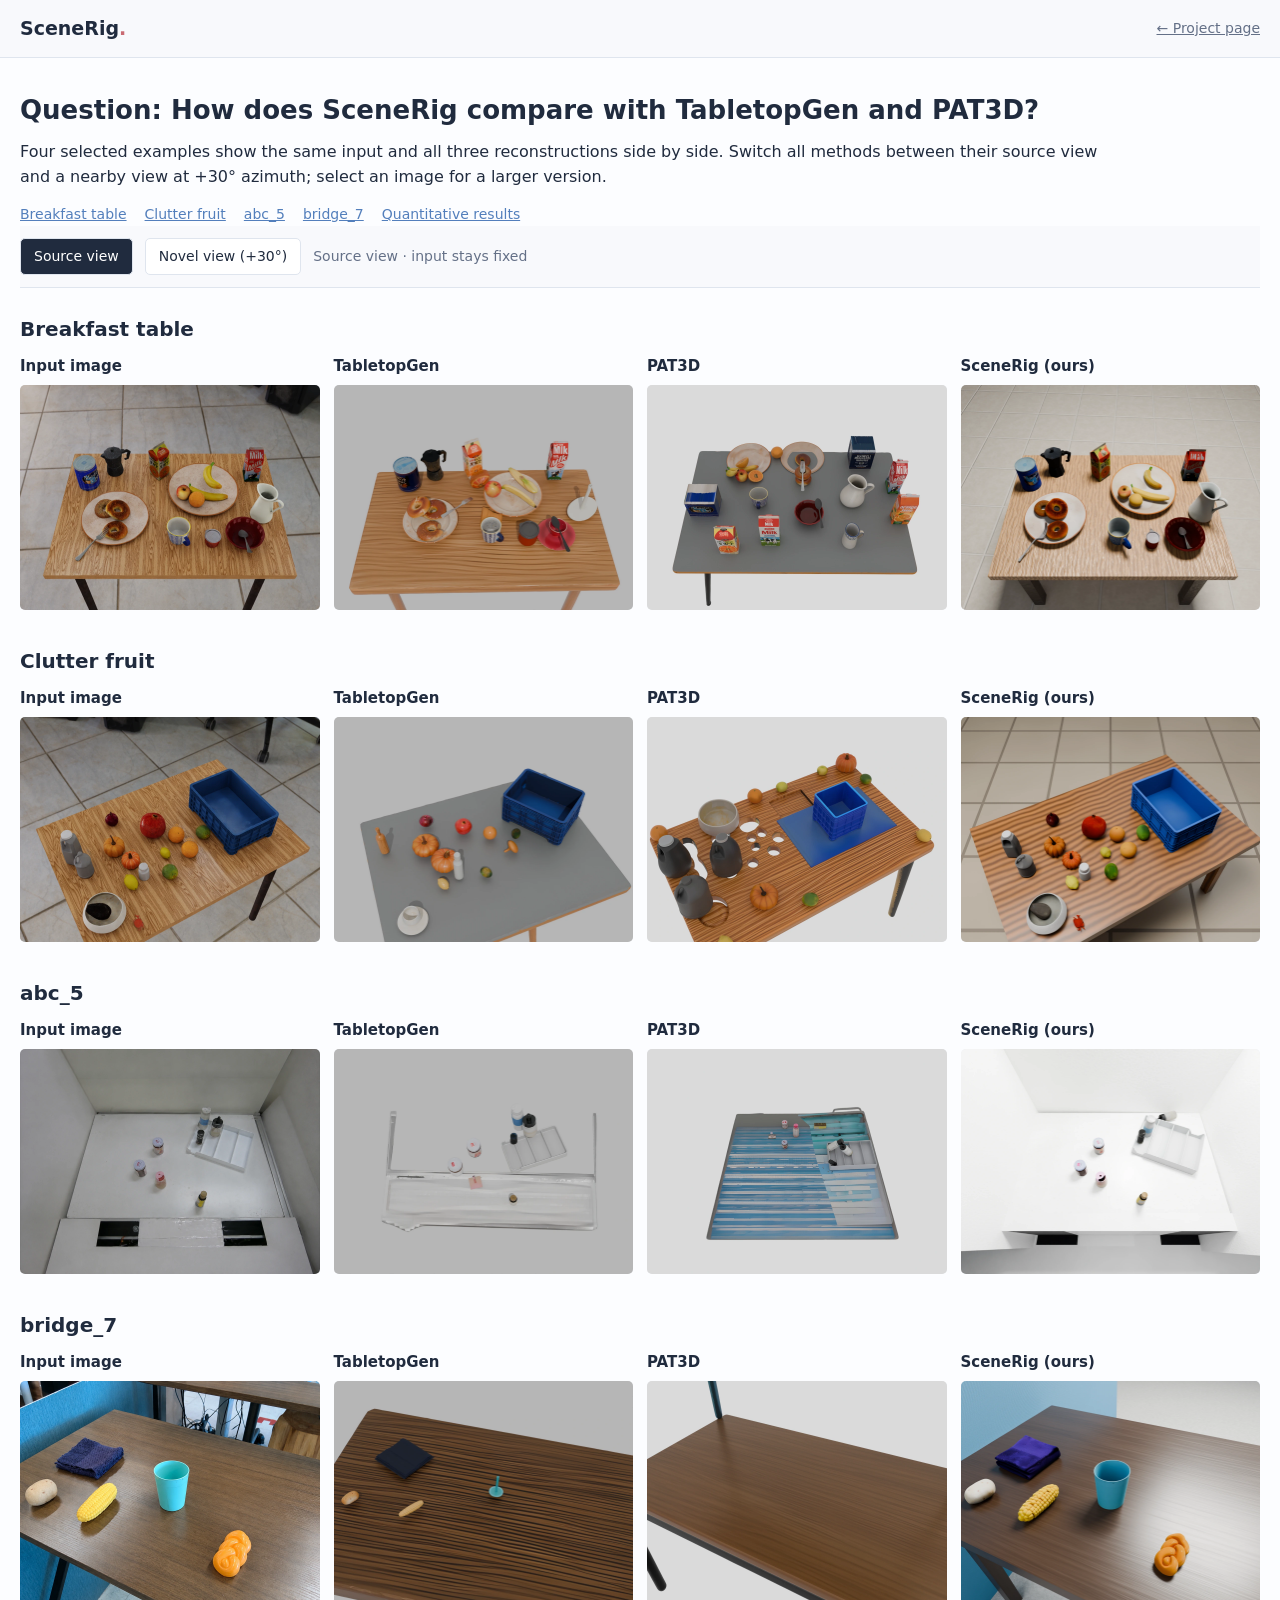
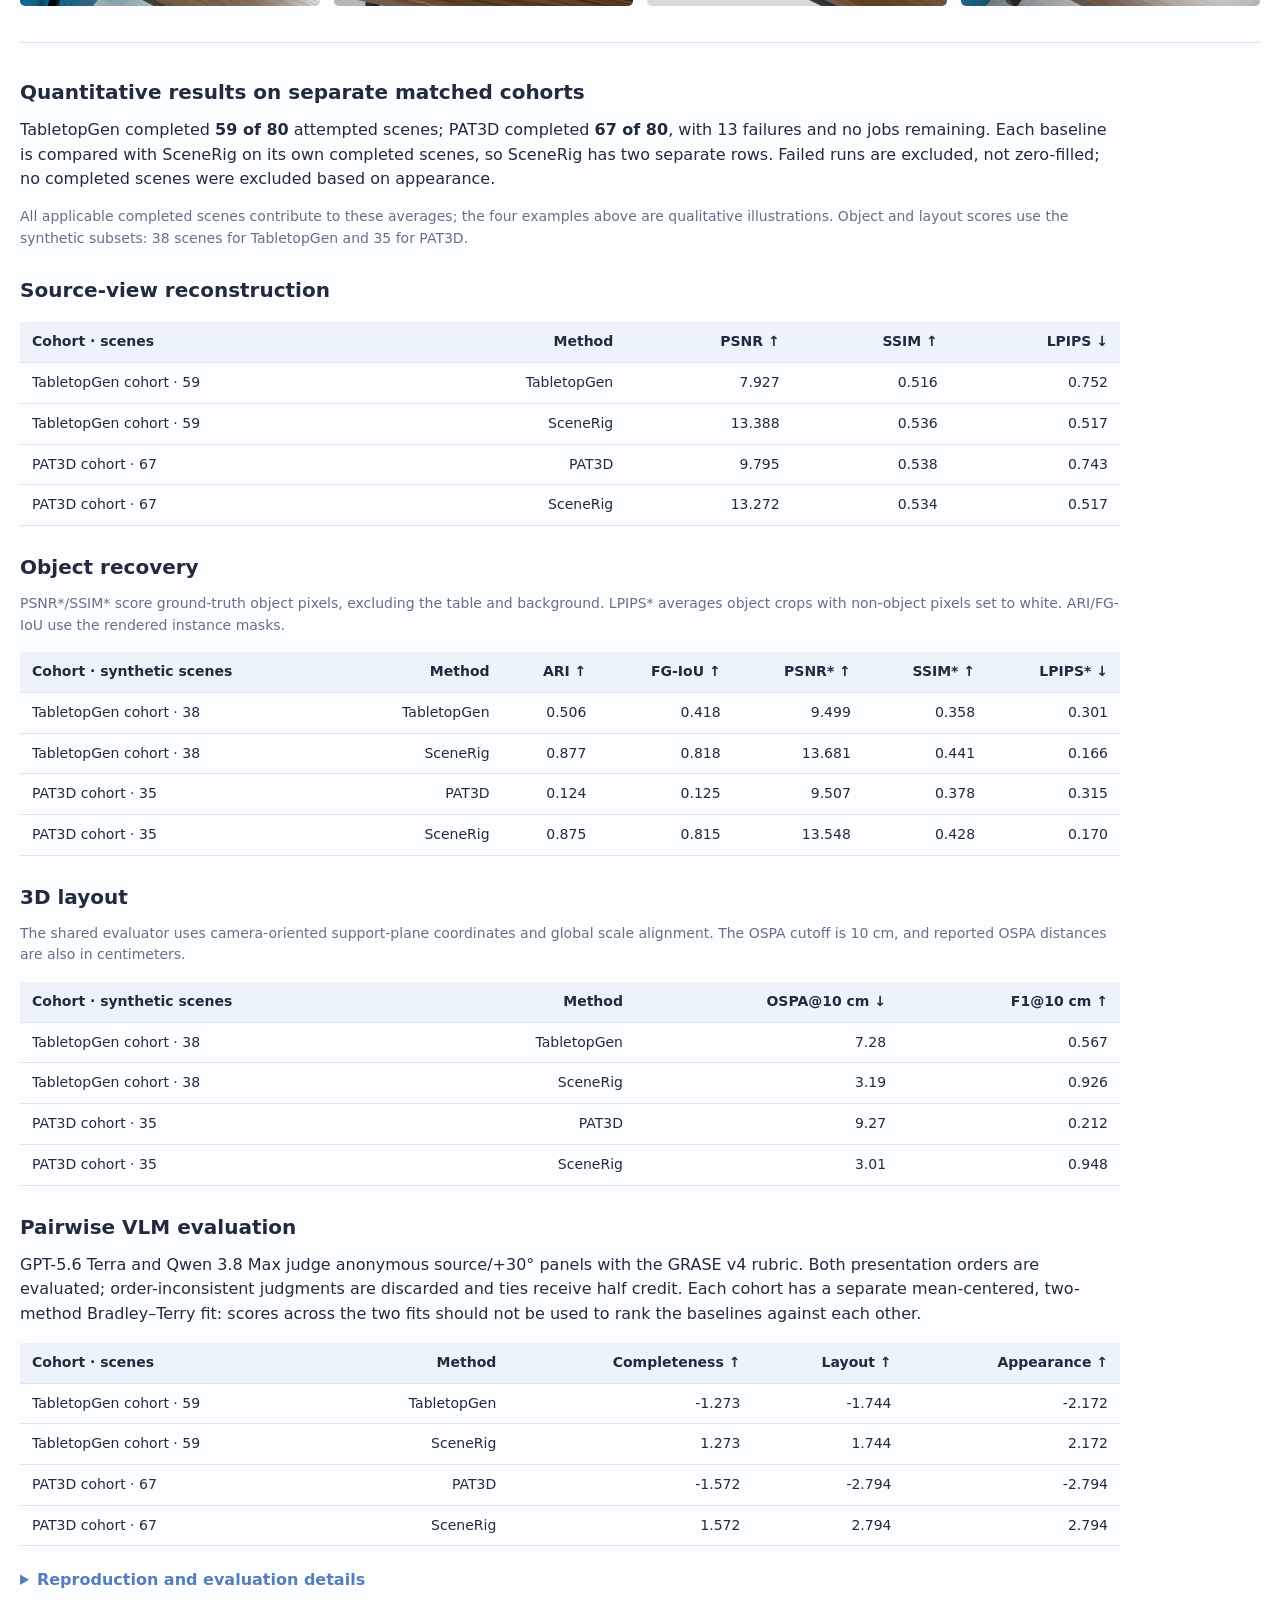
==== rebuttal/baselines/index.html @ b5993d0d "Add matched PAT3D and TabletopGen rebuttal comparison" ====
<!doctype html><html lang="en"><head><meta charset="utf-8"><meta name="viewport" content="width=device-width,initial-scale=1"><meta name="robots" content="noindex"><title>SceneRig · Scene reconstruction baselines</title><meta name="description" content="Four PAT3D, TabletopGen and SceneRig reconstructions with separate matched-cohort evaluations."><link rel="icon" href="../../assets/icon.svg" type="image/svg+xml"><style>
:root{--ink:#202b3e;--muted:#647087;--blue:#537fbc;--coral:#c96a72;--line:#dfe5ee;font-family:Avenir,"Avenir Next","Segoe UI",system-ui,sans-serif;color:var(--ink);line-height:1.55}*{box-sizing:border-box}body{margin:0;background:#fcfdff}a{color:var(--blue)}a:focus-visible,button:focus-visible{outline:3px solid var(--blue);outline-offset:3px}.wrap{max-width:1440px;margin:auto;padding-inline:20px}.header{border-bottom:1px solid var(--line);background:#f8f9fc}.header .wrap{display:flex;align-items:center;justify-content:space-between;padding-block:14px}.wordmark{font-weight:800;font-size:19px;text-decoration:none;color:var(--ink)}.wordmark span{color:var(--coral)}.back,.note{font-size:14px;color:var(--muted)}main{padding-block:12px 56px}h1{font-size:26px;line-height:1.3;margin:24px 0 12px}h2{font-size:20px;margin:26px 0 10px}p{max-width:1100px;margin:8px 0 14px}.controls{display:flex;align-items:center;flex-wrap:wrap;gap:12px;background:#f8f9fc;padding:12px 0;position:sticky;top:0;z-index:2;border-bottom:1px solid var(--line)}button{font:inherit;font-size:14px;padding:7px 13px;cursor:pointer;border:1px solid var(--line);border-radius:5px;background:white;color:var(--ink)}button[aria-pressed=true]{background:var(--ink);color:white}.jumps{display:flex;gap:18px;flex-wrap:wrap;font-size:14px}.example{scroll-margin-top:140px;margin-block:22px 36px}.comparison{display:grid;grid-template-columns:repeat(4,minmax(0,1fr));gap:14px}figure{min-width:0;margin:0}figcaption{font-weight:700;font-size:15px;margin-bottom:7px}figure a{display:block}figure img{display:block;width:100%;height:auto;aspect-ratio:4/3;object-fit:contain;background:#edf0f5;border-radius:5px}.table-scroll{max-width:100%;overflow:auto;margin:16px 0 22px}table{border-collapse:collapse;font-size:14px;text-align:right;width:100%;max-width:1100px}th,td{padding:9px 12px;border-bottom:1px solid var(--line);white-space:nowrap}th:first-child,td:first-child{text-align:left}thead{background:#edf3fa}tbody th{font-weight:500}.metrics{border-top:1px solid var(--line);padding-top:8px}summary{cursor:pointer;color:var(--blue);font-weight:600}details{margin-block:16px}details p{font-size:14px}.view-label{font-size:14px;color:var(--muted)}@media(max-width:650px){.wrap{padding-inline:12px}h1{font-size:22px}.comparison{grid-template-columns:repeat(2,minmax(0,1fr));gap:10px}figcaption{font-size:13px}.jumps{gap:12px}.controls{position:static}th,td{padding:8px}}
</style></head><body><header class="header"><div class="wrap"><a class="wordmark" href="../../">SceneRig<span>.</span></a><a class="back" href="../../">← Project page</a></div></header><main class="wrap"><h1>Question: How does SceneRig compare with TabletopGen and PAT3D?</h1><p>Four selected examples show the same input and all three reconstructions side by side. Switch all methods between their source view and a nearby view at +30° azimuth; select an image for a larger version.</p><nav class="jumps" aria-label="Examples"><a href="#breakfast-table">Breakfast table</a><a href="#clutter-fruit">Clutter fruit</a><a href="#abc-5">abc_5</a><a href="#bridge-7">bridge_7</a><a href="#scores">Quantitative results</a></nav><div class="controls" role="group" aria-label="Reconstruction view"><button data-view="source" aria-pressed="true">Source view</button><button data-view="novel" aria-pressed="false">Novel view (+30°)</button><span class="view-label" id="view-label" aria-live="polite">Source view · input stays fixed</span></div><section class="example" id="breakfast-table"><h2>Breakfast table</h2><div class="comparison"><figure><figcaption>Input image</figcaption><a href="../tabletopgen/media/breakfast-table-input.webp" target="_blank" rel="noopener"><img src="../tabletopgen/media/breakfast-table-input.webp" width="1200" height="900" loading="lazy" alt="Breakfast table — Input image, source view"></a></figure><figure><figcaption>TabletopGen</figcaption><a href="../tabletopgen/media/breakfast-table-tabletopgen-source.webp" target="_blank" rel="noopener" data-source="../tabletopgen/media/breakfast-table-tabletopgen-source.webp" data-novel="../tabletopgen/media/breakfast-table-tabletopgen-novel.webp"><img src="../tabletopgen/media/breakfast-table-tabletopgen-source.webp" width="1200" height="900" loading="lazy" alt="Breakfast table — TabletopGen, source view" data-source="../tabletopgen/media/breakfast-table-tabletopgen-source.webp" data-novel="../tabletopgen/media/breakfast-table-tabletopgen-novel.webp"></a></figure><figure><figcaption>PAT3D</figcaption><a href="media/breakfast-table-pat3d-source.webp" target="_blank" rel="noopener" data-source="media/breakfast-table-pat3d-source.webp" data-novel="media/breakfast-table-pat3d-novel.webp"><img src="media/breakfast-table-pat3d-source.webp" width="1200" height="900" loading="lazy" alt="Breakfast table — PAT3D, source view" data-source="media/breakfast-table-pat3d-source.webp" data-novel="media/breakfast-table-pat3d-novel.webp"></a></figure><figure><figcaption>SceneRig (ours)</figcaption><a href="../tabletopgen/media/breakfast-table-scenerig-source.webp" target="_blank" rel="noopener" data-source="../tabletopgen/media/breakfast-table-scenerig-source.webp" data-novel="../tabletopgen/media/breakfast-table-scenerig-novel.webp"><img src="../tabletopgen/media/breakfast-table-scenerig-source.webp" width="1200" height="900" loading="lazy" alt="Breakfast table — SceneRig (ours), source view" data-source="../tabletopgen/media/breakfast-table-scenerig-source.webp" data-novel="../tabletopgen/media/breakfast-table-scenerig-novel.webp"></a></figure></div></section><section class="example" id="clutter-fruit"><h2>Clutter fruit</h2><div class="comparison"><figure><figcaption>Input image</figcaption><a href="../tabletopgen/media/clutter-fruit-input.webp" target="_blank" rel="noopener"><img src="../tabletopgen/media/clutter-fruit-input.webp" width="1200" height="900" loading="lazy" alt="Clutter fruit — Input image, source view"></a></figure><figure><figcaption>TabletopGen</figcaption><a href="../tabletopgen/media/clutter-fruit-tabletopgen-source.webp" target="_blank" rel="noopener" data-source="../tabletopgen/media/clutter-fruit-tabletopgen-source.webp" data-novel="../tabletopgen/media/clutter-fruit-tabletopgen-novel.webp"><img src="../tabletopgen/media/clutter-fruit-tabletopgen-source.webp" width="1200" height="900" loading="lazy" alt="Clutter fruit — TabletopGen, source view" data-source="../tabletopgen/media/clutter-fruit-tabletopgen-source.webp" data-novel="../tabletopgen/media/clutter-fruit-tabletopgen-novel.webp"></a></figure><figure><figcaption>PAT3D</figcaption><a href="media/clutter-fruit-pat3d-source.webp" target="_blank" rel="noopener" data-source="media/clutter-fruit-pat3d-source.webp" data-novel="media/clutter-fruit-pat3d-novel.webp"><img src="media/clutter-fruit-pat3d-source.webp" width="1200" height="900" loading="lazy" alt="Clutter fruit — PAT3D, source view" data-source="media/clutter-fruit-pat3d-source.webp" data-novel="media/clutter-fruit-pat3d-novel.webp"></a></figure><figure><figcaption>SceneRig (ours)</figcaption><a href="../tabletopgen/media/clutter-fruit-scenerig-source.webp" target="_blank" rel="noopener" data-source="../tabletopgen/media/clutter-fruit-scenerig-source.webp" data-novel="../tabletopgen/media/clutter-fruit-scenerig-novel.webp"><img src="../tabletopgen/media/clutter-fruit-scenerig-source.webp" width="1200" height="900" loading="lazy" alt="Clutter fruit — SceneRig (ours), source view" data-source="../tabletopgen/media/clutter-fruit-scenerig-source.webp" data-novel="../tabletopgen/media/clutter-fruit-scenerig-novel.webp"></a></figure></div></section><section class="example" id="abc-5"><h2>abc_5</h2><div class="comparison"><figure><figcaption>Input image</figcaption><a href="../tabletopgen/media/abc-5-input.webp" target="_blank" rel="noopener"><img src="../tabletopgen/media/abc-5-input.webp" width="1200" height="899" loading="lazy" alt="abc_5 — Input image, source view"></a></figure><figure><figcaption>TabletopGen</figcaption><a href="../tabletopgen/media/abc-5-tabletopgen-source.webp" target="_blank" rel="noopener" data-source="../tabletopgen/media/abc-5-tabletopgen-source.webp" data-novel="../tabletopgen/media/abc-5-tabletopgen-novel.webp"><img src="../tabletopgen/media/abc-5-tabletopgen-source.webp" width="1200" height="899" loading="lazy" alt="abc_5 — TabletopGen, source view" data-source="../tabletopgen/media/abc-5-tabletopgen-source.webp" data-novel="../tabletopgen/media/abc-5-tabletopgen-novel.webp"></a></figure><figure><figcaption>PAT3D</figcaption><a href="media/abc-5-pat3d-source.webp" target="_blank" rel="noopener" data-source="media/abc-5-pat3d-source.webp" data-novel="media/abc-5-pat3d-novel.webp"><img src="media/abc-5-pat3d-source.webp" width="1200" height="899" loading="lazy" alt="abc_5 — PAT3D, source view" data-source="media/abc-5-pat3d-source.webp" data-novel="media/abc-5-pat3d-novel.webp"></a></figure><figure><figcaption>SceneRig (ours)</figcaption><a href="../tabletopgen/media/abc-5-scenerig-source.webp" target="_blank" rel="noopener" data-source="../tabletopgen/media/abc-5-scenerig-source.webp" data-novel="../tabletopgen/media/abc-5-scenerig-novel.webp"><img src="../tabletopgen/media/abc-5-scenerig-source.webp" width="1200" height="899" loading="lazy" alt="abc_5 — SceneRig (ours), source view" data-source="../tabletopgen/media/abc-5-scenerig-source.webp" data-novel="../tabletopgen/media/abc-5-scenerig-novel.webp"></a></figure></div></section><section class="example" id="bridge-7"><h2>bridge_7</h2><div class="comparison"><figure><figcaption>Input image</figcaption><a href="../tabletopgen/media/bridge-7-input.webp" target="_blank" rel="noopener"><img src="../tabletopgen/media/bridge-7-input.webp" width="1200" height="900" loading="lazy" alt="bridge_7 — Input image, source view"></a></figure><figure><figcaption>TabletopGen</figcaption><a href="../tabletopgen/media/bridge-7-tabletopgen-source.webp" target="_blank" rel="noopener" data-source="../tabletopgen/media/bridge-7-tabletopgen-source.webp" data-novel="../tabletopgen/media/bridge-7-tabletopgen-novel.webp"><img src="../tabletopgen/media/bridge-7-tabletopgen-source.webp" width="1200" height="900" loading="lazy" alt="bridge_7 — TabletopGen, source view" data-source="../tabletopgen/media/bridge-7-tabletopgen-source.webp" data-novel="../tabletopgen/media/bridge-7-tabletopgen-novel.webp"></a></figure><figure><figcaption>PAT3D</figcaption><a href="media/bridge-7-pat3d-source.webp" target="_blank" rel="noopener" data-source="media/bridge-7-pat3d-source.webp" data-novel="media/bridge-7-pat3d-novel.webp"><img src="media/bridge-7-pat3d-source.webp" width="1200" height="900" loading="lazy" alt="bridge_7 — PAT3D, source view" data-source="media/bridge-7-pat3d-source.webp" data-novel="media/bridge-7-pat3d-novel.webp"></a></figure><figure><figcaption>SceneRig (ours)</figcaption><a href="../tabletopgen/media/bridge-7-scenerig-source.webp" target="_blank" rel="noopener" data-source="../tabletopgen/media/bridge-7-scenerig-source.webp" data-novel="../tabletopgen/media/bridge-7-scenerig-novel.webp"><img src="../tabletopgen/media/bridge-7-scenerig-source.webp" width="1200" height="900" loading="lazy" alt="bridge_7 — SceneRig (ours), source view" data-source="../tabletopgen/media/bridge-7-scenerig-source.webp" data-novel="../tabletopgen/media/bridge-7-scenerig-novel.webp"></a></figure></div></section><section class="metrics" id="scores"><h2>Quantitative results on separate matched cohorts</h2><p>TabletopGen completed <b>59 of 80</b> attempted scenes; PAT3D completed <b>67 of 80</b>, with 13 failures and no jobs remaining. Each baseline is compared with SceneRig on its own completed scenes, so SceneRig has two separate rows. Failed runs are excluded, not zero-filled; no completed scenes were excluded based on appearance.</p><p class="note">All applicable completed scenes contribute to these averages; the four examples above are qualitative illustrations. Object and layout scores use the synthetic subsets: 38 scenes for TabletopGen and 35 for PAT3D.</p><h2>Source-view reconstruction</h2><div class="table-scroll"><table><thead><tr><th>Cohort · scenes</th><th>Method</th><th>PSNR ↑</th><th>SSIM ↑</th><th>LPIPS ↓</th></tr></thead><tbody><tr><td>TabletopGen cohort · 59</td><td>TabletopGen</td><td>7.927</td><td>0.516</td><td>0.752</td></tr><tr><td>TabletopGen cohort · 59</td><td>SceneRig</td><td>13.388</td><td>0.536</td><td>0.517</td></tr><tr><td>PAT3D cohort · 67</td><td>PAT3D</td><td>9.795</td><td>0.538</td><td>0.743</td></tr><tr><td>PAT3D cohort · 67</td><td>SceneRig</td><td>13.272</td><td>0.534</td><td>0.517</td></tr></tbody></table></div><h2>Object recovery</h2><p class="note">PSNR*/SSIM* score ground-truth object pixels, excluding the table and background. LPIPS* averages object crops with non-object pixels set to white. ARI/FG-IoU use the rendered instance masks.</p><div class="table-scroll"><table><thead><tr><th>Cohort · synthetic scenes</th><th>Method</th><th>ARI ↑</th><th>FG-IoU ↑</th><th>PSNR* ↑</th><th>SSIM* ↑</th><th>LPIPS* ↓</th></tr></thead><tbody><tr><td>TabletopGen cohort · 38</td><td>TabletopGen</td><td>0.506</td><td>0.418</td><td>9.499</td><td>0.358</td><td>0.301</td></tr><tr><td>TabletopGen cohort · 38</td><td>SceneRig</td><td>0.877</td><td>0.818</td><td>13.681</td><td>0.441</td><td>0.166</td></tr><tr><td>PAT3D cohort · 35</td><td>PAT3D</td><td>0.124</td><td>0.125</td><td>9.507</td><td>0.378</td><td>0.315</td></tr><tr><td>PAT3D cohort · 35</td><td>SceneRig</td><td>0.875</td><td>0.815</td><td>13.548</td><td>0.428</td><td>0.170</td></tr></tbody></table></div><h2>3D layout</h2><p class="note">The shared evaluator uses camera-oriented support-plane coordinates and global scale alignment. The OSPA cutoff is 10 cm, and reported OSPA distances are also in centimeters.</p><div class="table-scroll"><table><thead><tr><th>Cohort · synthetic scenes</th><th>Method</th><th>OSPA@10 cm ↓</th><th>F1@10 cm ↑</th></tr></thead><tbody><tr><td>TabletopGen cohort · 38</td><td>TabletopGen</td><td>7.28</td><td>0.567</td></tr><tr><td>TabletopGen cohort · 38</td><td>SceneRig</td><td>3.19</td><td>0.926</td></tr><tr><td>PAT3D cohort · 35</td><td>PAT3D</td><td>9.27</td><td>0.212</td></tr><tr><td>PAT3D cohort · 35</td><td>SceneRig</td><td>3.01</td><td>0.948</td></tr></tbody></table></div><h2>Pairwise VLM evaluation</h2><p>GPT-5.6 Terra and Qwen 3.8 Max judge anonymous source/+30° panels with the GRASE v4 rubric. Both presentation orders are evaluated; order-inconsistent judgments are discarded and ties receive half credit. Each cohort has a separate mean-centered, two-method Bradley–Terry fit: scores across the two fits should not be used to rank the baselines against each other.</p><div class="table-scroll"><table><thead><tr><th>Cohort · scenes</th><th>Method</th><th>Completeness ↑</th><th>Layout ↑</th><th>Appearance ↑</th></tr></thead><tbody><tr><td>TabletopGen cohort · 59</td><td>TabletopGen</td><td>-1.273</td><td>-1.744</td><td>-2.172</td></tr><tr><td>TabletopGen cohort · 59</td><td>SceneRig</td><td>1.273</td><td>1.744</td><td>2.172</td></tr><tr><td>PAT3D cohort · 67</td><td>PAT3D</td><td>-1.572</td><td>-2.794</td><td>-2.794</td></tr><tr><td>PAT3D cohort · 67</td><td>SceneRig</td><td>1.572</td><td>2.794</td><td>2.794</td></tr></tbody></table></div><details><summary>Reproduction and evaluation details</summary><p>PAT3D starts from the supplied benchmark image and uses Hunyuan3D 2.1, GPT-Image-2, and Claude Opus 5. Its original layout, mesh processing, and physics pipeline are retained with the approved segmentation-mask loading fix. Reproduction encountered API rejections, asset/physics failures, and camera-export failures; the completion counts describe this reproduction, not the authors’ reported success rate.</p><p>PAT3D’s source camera uses DepthPro intrinsics and the estimated global gravity/support alignment, then follows only the reference support’s vertical displacement during physics. It does not follow individual object pose edits, and the support is not frozen. This is approximate source-camera recovery, with no ground-truth camera fitting or image-score optimization.</p><p>PAT3D source scores and panels use the saved Cycles 32-sample render. TabletopGen source scores use its saved pyrender output, whereas its qualitative panels use archived Cycles 96-sample VLM renders. SceneRig uses its existing Cycles evaluation images. Renderer versions, samples, lighting and backgrounds are not normalized across methods. TabletopGen uses supplied synthetic calibration and estimated real-image intrinsics; PAT3D estimates both from its reconstruction.</p><p>Nearby views apply the same +30° orbit rule while preserving each method’s orbital radius and elevation; they do not imply identical extrinsics. Images are resized and WebP-encoded for display, with no brightness adjustment. Metrics use the original images.</p><p>TabletopGen’s 21 incomplete runs comprise 17 top-view quality-check failures, three Seedream input rejections, and one missing support surface. <a href="../tabletopgen/#scores">Additional TabletopGen calibrated/novel-view metrics</a> remain available; those extra pixel metrics are outside the PAT3D comparison reported here.</p><p><a href="scores.json">Download aggregate scores and cohort lists</a></p></details></section></main><script>
document.querySelectorAll('button[data-view]').forEach(button=>button.addEventListener('click',()=>{const view=button.dataset.view;document.querySelectorAll('button[data-view]').forEach(b=>b.setAttribute('aria-pressed',String(b===button)));document.querySelectorAll('img[data-source]').forEach(img=>{img.src=img.dataset[view];img.alt=img.alt.replace(/, (source view|novel view)$/,', '+(view==='source'?'source view':'novel view'));});document.querySelectorAll('a[data-source]').forEach(a=>a.href=a.dataset[view]);document.getElementById('view-label').textContent=view==='source'?'Source view · input stays fixed':'Novel view: +30° azimuth · input stays fixed';}));
</script></body></html>
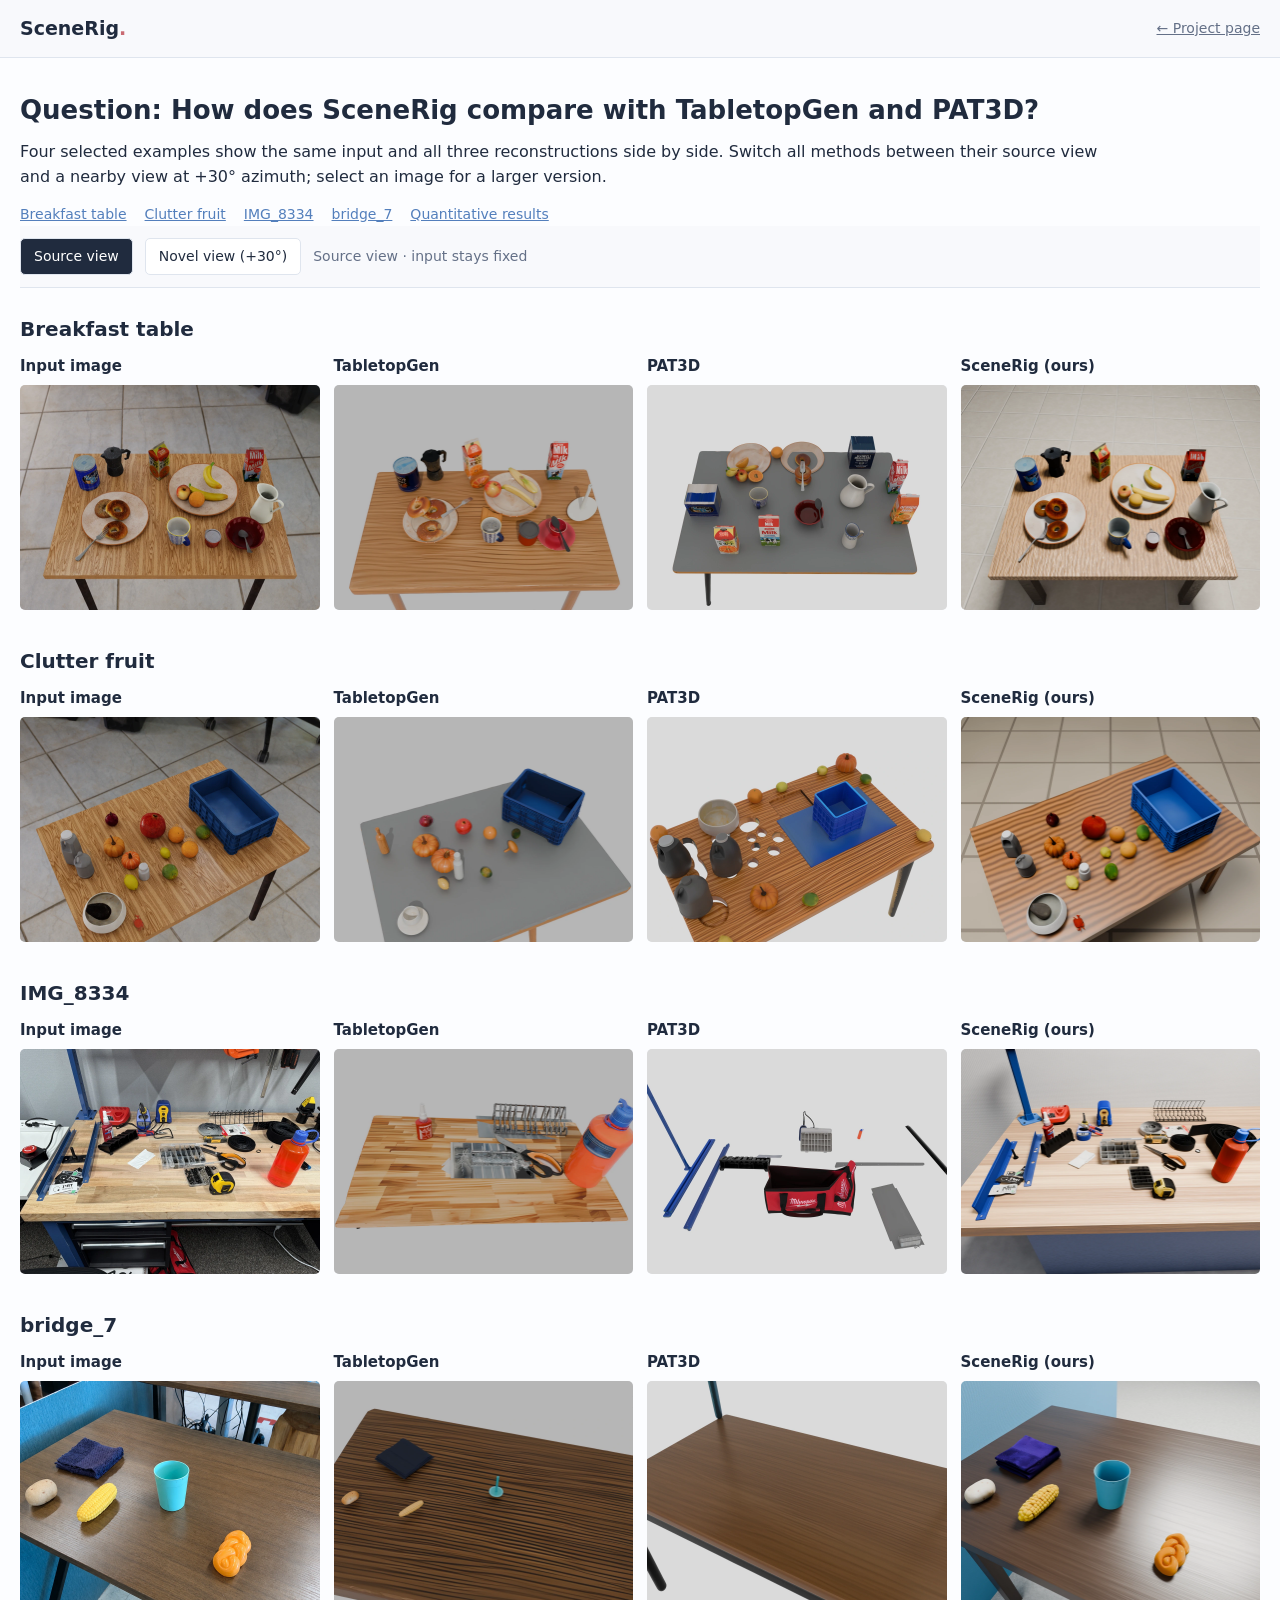
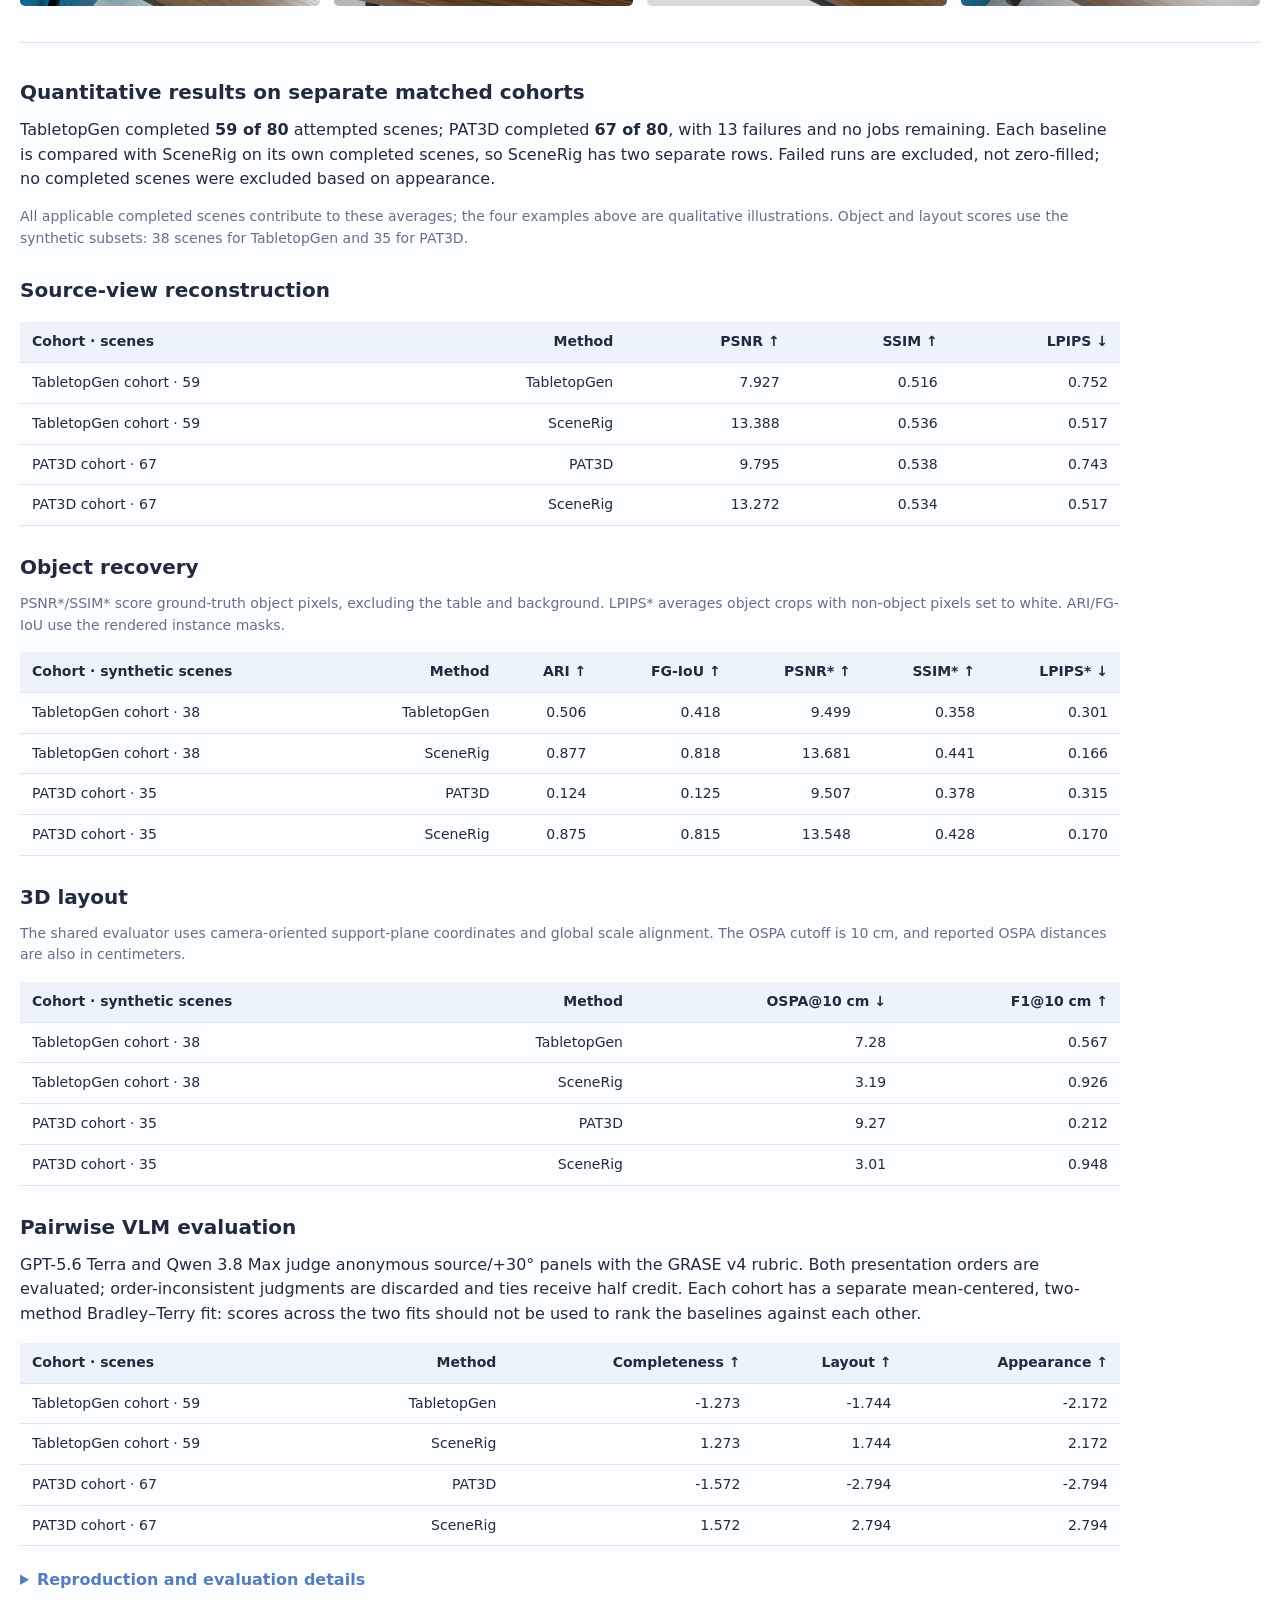
==== commit f692956a: "Use IMG_8334 in the reconstruction comparisons" ====
--- a/rebuttal/baselines/index.html
+++ b/rebuttal/baselines/index.html
@@ -1,5 +1,5 @@
 <!doctype html><html lang="en"><head><meta charset="utf-8"><meta name="viewport" content="width=device-width,initial-scale=1"><meta name="robots" content="noindex"><title>SceneRig · Scene reconstruction baselines</title><meta name="description" content="Four PAT3D, TabletopGen and SceneRig reconstructions with separate matched-cohort evaluations."><link rel="icon" href="../../assets/icon.svg" type="image/svg+xml"><style>
 :root{--ink:#202b3e;--muted:#647087;--blue:#537fbc;--coral:#c96a72;--line:#dfe5ee;font-family:Avenir,"Avenir Next","Segoe UI",system-ui,sans-serif;color:var(--ink);line-height:1.55}*{box-sizing:border-box}body{margin:0;background:#fcfdff}a{color:var(--blue)}a:focus-visible,button:focus-visible{outline:3px solid var(--blue);outline-offset:3px}.wrap{max-width:1440px;margin:auto;padding-inline:20px}.header{border-bottom:1px solid var(--line);background:#f8f9fc}.header .wrap{display:flex;align-items:center;justify-content:space-between;padding-block:14px}.wordmark{font-weight:800;font-size:19px;text-decoration:none;color:var(--ink)}.wordmark span{color:var(--coral)}.back,.note{font-size:14px;color:var(--muted)}main{padding-block:12px 56px}h1{font-size:26px;line-height:1.3;margin:24px 0 12px}h2{font-size:20px;margin:26px 0 10px}p{max-width:1100px;margin:8px 0 14px}.controls{display:flex;align-items:center;flex-wrap:wrap;gap:12px;background:#f8f9fc;padding:12px 0;position:sticky;top:0;z-index:2;border-bottom:1px solid var(--line)}button{font:inherit;font-size:14px;padding:7px 13px;cursor:pointer;border:1px solid var(--line);border-radius:5px;background:white;color:var(--ink)}button[aria-pressed=true]{background:var(--ink);color:white}.jumps{display:flex;gap:18px;flex-wrap:wrap;font-size:14px}.example{scroll-margin-top:140px;margin-block:22px 36px}.comparison{display:grid;grid-template-columns:repeat(4,minmax(0,1fr));gap:14px}figure{min-width:0;margin:0}figcaption{font-weight:700;font-size:15px;margin-bottom:7px}figure a{display:block}figure img{display:block;width:100%;height:auto;aspect-ratio:4/3;object-fit:contain;background:#edf0f5;border-radius:5px}.table-scroll{max-width:100%;overflow:auto;margin:16px 0 22px}table{border-collapse:collapse;font-size:14px;text-align:right;width:100%;max-width:1100px}th,td{padding:9px 12px;border-bottom:1px solid var(--line);white-space:nowrap}th:first-child,td:first-child{text-align:left}thead{background:#edf3fa}tbody th{font-weight:500}.metrics{border-top:1px solid var(--line);padding-top:8px}summary{cursor:pointer;color:var(--blue);font-weight:600}details{margin-block:16px}details p{font-size:14px}.view-label{font-size:14px;color:var(--muted)}@media(max-width:650px){.wrap{padding-inline:12px}h1{font-size:22px}.comparison{grid-template-columns:repeat(2,minmax(0,1fr));gap:10px}figcaption{font-size:13px}.jumps{gap:12px}.controls{position:static}th,td{padding:8px}}
-</style></head><body><header class="header"><div class="wrap"><a class="wordmark" href="../../">SceneRig<span>.</span></a><a class="back" href="../../">← Project page</a></div></header><main class="wrap"><h1>Question: How does SceneRig compare with TabletopGen and PAT3D?</h1><p>Four selected examples show the same input and all three reconstructions side by side. Switch all methods between their source view and a nearby view at +30° azimuth; select an image for a larger version.</p><nav class="jumps" aria-label="Examples"><a href="#breakfast-table">Breakfast table</a><a href="#clutter-fruit">Clutter fruit</a><a href="#abc-5">abc_5</a><a href="#bridge-7">bridge_7</a><a href="#scores">Quantitative results</a></nav><div class="controls" role="group" aria-label="Reconstruction view"><button data-view="source" aria-pressed="true">Source view</button><button data-view="novel" aria-pressed="false">Novel view (+30°)</button><span class="view-label" id="view-label" aria-live="polite">Source view · input stays fixed</span></div><section class="example" id="breakfast-table"><h2>Breakfast table</h2><div class="comparison"><figure><figcaption>Input image</figcaption><a href="../tabletopgen/media/breakfast-table-input.webp" target="_blank" rel="noopener"><img src="../tabletopgen/media/breakfast-table-input.webp" width="1200" height="900" loading="lazy" alt="Breakfast table — Input image, source view"></a></figure><figure><figcaption>TabletopGen</figcaption><a href="../tabletopgen/media/breakfast-table-tabletopgen-source.webp" target="_blank" rel="noopener" data-source="../tabletopgen/media/breakfast-table-tabletopgen-source.webp" data-novel="../tabletopgen/media/breakfast-table-tabletopgen-novel.webp"><img src="../tabletopgen/media/breakfast-table-tabletopgen-source.webp" width="1200" height="900" loading="lazy" alt="Breakfast table — TabletopGen, source view" data-source="../tabletopgen/media/breakfast-table-tabletopgen-source.webp" data-novel="../tabletopgen/media/breakfast-table-tabletopgen-novel.webp"></a></figure><figure><figcaption>PAT3D</figcaption><a href="media/breakfast-table-pat3d-source.webp" target="_blank" rel="noopener" data-source="media/breakfast-table-pat3d-source.webp" data-novel="media/breakfast-table-pat3d-novel.webp"><img src="media/breakfast-table-pat3d-source.webp" width="1200" height="900" loading="lazy" alt="Breakfast table — PAT3D, source view" data-source="media/breakfast-table-pat3d-source.webp" data-novel="media/breakfast-table-pat3d-novel.webp"></a></figure><figure><figcaption>SceneRig (ours)</figcaption><a href="../tabletopgen/media/breakfast-table-scenerig-source.webp" target="_blank" rel="noopener" data-source="../tabletopgen/media/breakfast-table-scenerig-source.webp" data-novel="../tabletopgen/media/breakfast-table-scenerig-novel.webp"><img src="../tabletopgen/media/breakfast-table-scenerig-source.webp" width="1200" height="900" loading="lazy" alt="Breakfast table — SceneRig (ours), source view" data-source="../tabletopgen/media/breakfast-table-scenerig-source.webp" data-novel="../tabletopgen/media/breakfast-table-scenerig-novel.webp"></a></figure></div></section><section class="example" id="clutter-fruit"><h2>Clutter fruit</h2><div class="comparison"><figure><figcaption>Input image</figcaption><a href="../tabletopgen/media/clutter-fruit-input.webp" target="_blank" rel="noopener"><img src="../tabletopgen/media/clutter-fruit-input.webp" width="1200" height="900" loading="lazy" alt="Clutter fruit — Input image, source view"></a></figure><figure><figcaption>TabletopGen</figcaption><a href="../tabletopgen/media/clutter-fruit-tabletopgen-source.webp" target="_blank" rel="noopener" data-source="../tabletopgen/media/clutter-fruit-tabletopgen-source.webp" data-novel="../tabletopgen/media/clutter-fruit-tabletopgen-novel.webp"><img src="../tabletopgen/media/clutter-fruit-tabletopgen-source.webp" width="1200" height="900" loading="lazy" alt="Clutter fruit — TabletopGen, source view" data-source="../tabletopgen/media/clutter-fruit-tabletopgen-source.webp" data-novel="../tabletopgen/media/clutter-fruit-tabletopgen-novel.webp"></a></figure><figure><figcaption>PAT3D</figcaption><a href="media/clutter-fruit-pat3d-source.webp" target="_blank" rel="noopener" data-source="media/clutter-fruit-pat3d-source.webp" data-novel="media/clutter-fruit-pat3d-novel.webp"><img src="media/clutter-fruit-pat3d-source.webp" width="1200" height="900" loading="lazy" alt="Clutter fruit — PAT3D, source view" data-source="media/clutter-fruit-pat3d-source.webp" data-novel="media/clutter-fruit-pat3d-novel.webp"></a></figure><figure><figcaption>SceneRig (ours)</figcaption><a href="../tabletopgen/media/clutter-fruit-scenerig-source.webp" target="_blank" rel="noopener" data-source="../tabletopgen/media/clutter-fruit-scenerig-source.webp" data-novel="../tabletopgen/media/clutter-fruit-scenerig-novel.webp"><img src="../tabletopgen/media/clutter-fruit-scenerig-source.webp" width="1200" height="900" loading="lazy" alt="Clutter fruit — SceneRig (ours), source view" data-source="../tabletopgen/media/clutter-fruit-scenerig-source.webp" data-novel="../tabletopgen/media/clutter-fruit-scenerig-novel.webp"></a></figure></div></section><section class="example" id="abc-5"><h2>abc_5</h2><div class="comparison"><figure><figcaption>Input image</figcaption><a href="../tabletopgen/media/abc-5-input.webp" target="_blank" rel="noopener"><img src="../tabletopgen/media/abc-5-input.webp" width="1200" height="899" loading="lazy" alt="abc_5 — Input image, source view"></a></figure><figure><figcaption>TabletopGen</figcaption><a href="../tabletopgen/media/abc-5-tabletopgen-source.webp" target="_blank" rel="noopener" data-source="../tabletopgen/media/abc-5-tabletopgen-source.webp" data-novel="../tabletopgen/media/abc-5-tabletopgen-novel.webp"><img src="../tabletopgen/media/abc-5-tabletopgen-source.webp" width="1200" height="899" loading="lazy" alt="abc_5 — TabletopGen, source view" data-source="../tabletopgen/media/abc-5-tabletopgen-source.webp" data-novel="../tabletopgen/media/abc-5-tabletopgen-novel.webp"></a></figure><figure><figcaption>PAT3D</figcaption><a href="media/abc-5-pat3d-source.webp" target="_blank" rel="noopener" data-source="media/abc-5-pat3d-source.webp" data-novel="media/abc-5-pat3d-novel.webp"><img src="media/abc-5-pat3d-source.webp" width="1200" height="899" loading="lazy" alt="abc_5 — PAT3D, source view" data-source="media/abc-5-pat3d-source.webp" data-novel="media/abc-5-pat3d-novel.webp"></a></figure><figure><figcaption>SceneRig (ours)</figcaption><a href="../tabletopgen/media/abc-5-scenerig-source.webp" target="_blank" rel="noopener" data-source="../tabletopgen/media/abc-5-scenerig-source.webp" data-novel="../tabletopgen/media/abc-5-scenerig-novel.webp"><img src="../tabletopgen/media/abc-5-scenerig-source.webp" width="1200" height="899" loading="lazy" alt="abc_5 — SceneRig (ours), source view" data-source="../tabletopgen/media/abc-5-scenerig-source.webp" data-novel="../tabletopgen/media/abc-5-scenerig-novel.webp"></a></figure></div></section><section class="example" id="bridge-7"><h2>bridge_7</h2><div class="comparison"><figure><figcaption>Input image</figcaption><a href="../tabletopgen/media/bridge-7-input.webp" target="_blank" rel="noopener"><img src="../tabletopgen/media/bridge-7-input.webp" width="1200" height="900" loading="lazy" alt="bridge_7 — Input image, source view"></a></figure><figure><figcaption>TabletopGen</figcaption><a href="../tabletopgen/media/bridge-7-tabletopgen-source.webp" target="_blank" rel="noopener" data-source="../tabletopgen/media/bridge-7-tabletopgen-source.webp" data-novel="../tabletopgen/media/bridge-7-tabletopgen-novel.webp"><img src="../tabletopgen/media/bridge-7-tabletopgen-source.webp" width="1200" height="900" loading="lazy" alt="bridge_7 — TabletopGen, source view" data-source="../tabletopgen/media/bridge-7-tabletopgen-source.webp" data-novel="../tabletopgen/media/bridge-7-tabletopgen-novel.webp"></a></figure><figure><figcaption>PAT3D</figcaption><a href="media/bridge-7-pat3d-source.webp" target="_blank" rel="noopener" data-source="media/bridge-7-pat3d-source.webp" data-novel="media/bridge-7-pat3d-novel.webp"><img src="media/bridge-7-pat3d-source.webp" width="1200" height="900" loading="lazy" alt="bridge_7 — PAT3D, source view" data-source="media/bridge-7-pat3d-source.webp" data-novel="media/bridge-7-pat3d-novel.webp"></a></figure><figure><figcaption>SceneRig (ours)</figcaption><a href="../tabletopgen/media/bridge-7-scenerig-source.webp" target="_blank" rel="noopener" data-source="../tabletopgen/media/bridge-7-scenerig-source.webp" data-novel="../tabletopgen/media/bridge-7-scenerig-novel.webp"><img src="../tabletopgen/media/bridge-7-scenerig-source.webp" width="1200" height="900" loading="lazy" alt="bridge_7 — SceneRig (ours), source view" data-source="../tabletopgen/media/bridge-7-scenerig-source.webp" data-novel="../tabletopgen/media/bridge-7-scenerig-novel.webp"></a></figure></div></section><section class="metrics" id="scores"><h2>Quantitative results on separate matched cohorts</h2><p>TabletopGen completed <b>59 of 80</b> attempted scenes; PAT3D completed <b>67 of 80</b>, with 13 failures and no jobs remaining. Each baseline is compared with SceneRig on its own completed scenes, so SceneRig has two separate rows. Failed runs are excluded, not zero-filled; no completed scenes were excluded based on appearance.</p><p class="note">All applicable completed scenes contribute to these averages; the four examples above are qualitative illustrations. Object and layout scores use the synthetic subsets: 38 scenes for TabletopGen and 35 for PAT3D.</p><h2>Source-view reconstruction</h2><div class="table-scroll"><table><thead><tr><th>Cohort · scenes</th><th>Method</th><th>PSNR ↑</th><th>SSIM ↑</th><th>LPIPS ↓</th></tr></thead><tbody><tr><td>TabletopGen cohort · 59</td><td>TabletopGen</td><td>7.927</td><td>0.516</td><td>0.752</td></tr><tr><td>TabletopGen cohort · 59</td><td>SceneRig</td><td>13.388</td><td>0.536</td><td>0.517</td></tr><tr><td>PAT3D cohort · 67</td><td>PAT3D</td><td>9.795</td><td>0.538</td><td>0.743</td></tr><tr><td>PAT3D cohort · 67</td><td>SceneRig</td><td>13.272</td><td>0.534</td><td>0.517</td></tr></tbody></table></div><h2>Object recovery</h2><p class="note">PSNR*/SSIM* score ground-truth object pixels, excluding the table and background. LPIPS* averages object crops with non-object pixels set to white. ARI/FG-IoU use the rendered instance masks.</p><div class="table-scroll"><table><thead><tr><th>Cohort · synthetic scenes</th><th>Method</th><th>ARI ↑</th><th>FG-IoU ↑</th><th>PSNR* ↑</th><th>SSIM* ↑</th><th>LPIPS* ↓</th></tr></thead><tbody><tr><td>TabletopGen cohort · 38</td><td>TabletopGen</td><td>0.506</td><td>0.418</td><td>9.499</td><td>0.358</td><td>0.301</td></tr><tr><td>TabletopGen cohort · 38</td><td>SceneRig</td><td>0.877</td><td>0.818</td><td>13.681</td><td>0.441</td><td>0.166</td></tr><tr><td>PAT3D cohort · 35</td><td>PAT3D</td><td>0.124</td><td>0.125</td><td>9.507</td><td>0.378</td><td>0.315</td></tr><tr><td>PAT3D cohort · 35</td><td>SceneRig</td><td>0.875</td><td>0.815</td><td>13.548</td><td>0.428</td><td>0.170</td></tr></tbody></table></div><h2>3D layout</h2><p class="note">The shared evaluator uses camera-oriented support-plane coordinates and global scale alignment. The OSPA cutoff is 10 cm, and reported OSPA distances are also in centimeters.</p><div class="table-scroll"><table><thead><tr><th>Cohort · synthetic scenes</th><th>Method</th><th>OSPA@10 cm ↓</th><th>F1@10 cm ↑</th></tr></thead><tbody><tr><td>TabletopGen cohort · 38</td><td>TabletopGen</td><td>7.28</td><td>0.567</td></tr><tr><td>TabletopGen cohort · 38</td><td>SceneRig</td><td>3.19</td><td>0.926</td></tr><tr><td>PAT3D cohort · 35</td><td>PAT3D</td><td>9.27</td><td>0.212</td></tr><tr><td>PAT3D cohort · 35</td><td>SceneRig</td><td>3.01</td><td>0.948</td></tr></tbody></table></div><h2>Pairwise VLM evaluation</h2><p>GPT-5.6 Terra and Qwen 3.8 Max judge anonymous source/+30° panels with the GRASE v4 rubric. Both presentation orders are evaluated; order-inconsistent judgments are discarded and ties receive half credit. Each cohort has a separate mean-centered, two-method Bradley–Terry fit: scores across the two fits should not be used to rank the baselines against each other.</p><div class="table-scroll"><table><thead><tr><th>Cohort · scenes</th><th>Method</th><th>Completeness ↑</th><th>Layout ↑</th><th>Appearance ↑</th></tr></thead><tbody><tr><td>TabletopGen cohort · 59</td><td>TabletopGen</td><td>-1.273</td><td>-1.744</td><td>-2.172</td></tr><tr><td>TabletopGen cohort · 59</td><td>SceneRig</td><td>1.273</td><td>1.744</td><td>2.172</td></tr><tr><td>PAT3D cohort · 67</td><td>PAT3D</td><td>-1.572</td><td>-2.794</td><td>-2.794</td></tr><tr><td>PAT3D cohort · 67</td><td>SceneRig</td><td>1.572</td><td>2.794</td><td>2.794</td></tr></tbody></table></div><details><summary>Reproduction and evaluation details</summary><p>PAT3D starts from the supplied benchmark image and uses Hunyuan3D 2.1, GPT-Image-2, and Claude Opus 5. Its original layout, mesh processing, and physics pipeline are retained with the approved segmentation-mask loading fix. Reproduction encountered API rejections, asset/physics failures, and camera-export failures; the completion counts describe this reproduction, not the authors’ reported success rate.</p><p>PAT3D’s source camera uses DepthPro intrinsics and the estimated global gravity/support alignment, then follows only the reference support’s vertical displacement during physics. It does not follow individual object pose edits, and the support is not frozen. This is approximate source-camera recovery, with no ground-truth camera fitting or image-score optimization.</p><p>PAT3D source scores and panels use the saved Cycles 32-sample render. TabletopGen source scores use its saved pyrender output, whereas its qualitative panels use archived Cycles 96-sample VLM renders. SceneRig uses its existing Cycles evaluation images. Renderer versions, samples, lighting and backgrounds are not normalized across methods. TabletopGen uses supplied synthetic calibration and estimated real-image intrinsics; PAT3D estimates both from its reconstruction.</p><p>Nearby views apply the same +30° orbit rule while preserving each method’s orbital radius and elevation; they do not imply identical extrinsics. Images are resized and WebP-encoded for display, with no brightness adjustment. Metrics use the original images.</p><p>TabletopGen’s 21 incomplete runs comprise 17 top-view quality-check failures, three Seedream input rejections, and one missing support surface. <a href="../tabletopgen/#scores">Additional TabletopGen calibrated/novel-view metrics</a> remain available; those extra pixel metrics are outside the PAT3D comparison reported here.</p><p><a href="scores.json">Download aggregate scores and cohort lists</a></p></details></section></main><script>
+</style></head><body><header class="header"><div class="wrap"><a class="wordmark" href="../../">SceneRig<span>.</span></a><a class="back" href="../../">← Project page</a></div></header><main class="wrap"><h1>Question: How does SceneRig compare with TabletopGen and PAT3D?</h1><p>Four selected examples show the same input and all three reconstructions side by side. Switch all methods between their source view and a nearby view at +30° azimuth; select an image for a larger version.</p><nav class="jumps" aria-label="Examples"><a href="#breakfast-table">Breakfast table</a><a href="#clutter-fruit">Clutter fruit</a><a href="#img-8334">IMG_8334</a><a href="#bridge-7">bridge_7</a><a href="#scores">Quantitative results</a></nav><div class="controls" role="group" aria-label="Reconstruction view"><button data-view="source" aria-pressed="true">Source view</button><button data-view="novel" aria-pressed="false">Novel view (+30°)</button><span class="view-label" id="view-label" aria-live="polite">Source view · input stays fixed</span></div><section class="example" id="breakfast-table"><h2>Breakfast table</h2><div class="comparison"><figure><figcaption>Input image</figcaption><a href="../tabletopgen/media/breakfast-table-input.webp" target="_blank" rel="noopener"><img src="../tabletopgen/media/breakfast-table-input.webp" width="1200" height="900" loading="lazy" alt="Breakfast table — Input image, source view"></a></figure><figure><figcaption>TabletopGen</figcaption><a href="../tabletopgen/media/breakfast-table-tabletopgen-source.webp" target="_blank" rel="noopener" data-source="../tabletopgen/media/breakfast-table-tabletopgen-source.webp" data-novel="../tabletopgen/media/breakfast-table-tabletopgen-novel.webp"><img src="../tabletopgen/media/breakfast-table-tabletopgen-source.webp" width="1200" height="900" loading="lazy" alt="Breakfast table — TabletopGen, source view" data-source="../tabletopgen/media/breakfast-table-tabletopgen-source.webp" data-novel="../tabletopgen/media/breakfast-table-tabletopgen-novel.webp"></a></figure><figure><figcaption>PAT3D</figcaption><a href="media/breakfast-table-pat3d-source.webp" target="_blank" rel="noopener" data-source="media/breakfast-table-pat3d-source.webp" data-novel="media/breakfast-table-pat3d-novel.webp"><img src="media/breakfast-table-pat3d-source.webp" width="1200" height="900" loading="lazy" alt="Breakfast table — PAT3D, source view" data-source="media/breakfast-table-pat3d-source.webp" data-novel="media/breakfast-table-pat3d-novel.webp"></a></figure><figure><figcaption>SceneRig (ours)</figcaption><a href="../tabletopgen/media/breakfast-table-scenerig-source.webp" target="_blank" rel="noopener" data-source="../tabletopgen/media/breakfast-table-scenerig-source.webp" data-novel="../tabletopgen/media/breakfast-table-scenerig-novel.webp"><img src="../tabletopgen/media/breakfast-table-scenerig-source.webp" width="1200" height="900" loading="lazy" alt="Breakfast table — SceneRig (ours), source view" data-source="../tabletopgen/media/breakfast-table-scenerig-source.webp" data-novel="../tabletopgen/media/breakfast-table-scenerig-novel.webp"></a></figure></div></section><section class="example" id="clutter-fruit"><h2>Clutter fruit</h2><div class="comparison"><figure><figcaption>Input image</figcaption><a href="../tabletopgen/media/clutter-fruit-input.webp" target="_blank" rel="noopener"><img src="../tabletopgen/media/clutter-fruit-input.webp" width="1200" height="900" loading="lazy" alt="Clutter fruit — Input image, source view"></a></figure><figure><figcaption>TabletopGen</figcaption><a href="../tabletopgen/media/clutter-fruit-tabletopgen-source.webp" target="_blank" rel="noopener" data-source="../tabletopgen/media/clutter-fruit-tabletopgen-source.webp" data-novel="../tabletopgen/media/clutter-fruit-tabletopgen-novel.webp"><img src="../tabletopgen/media/clutter-fruit-tabletopgen-source.webp" width="1200" height="900" loading="lazy" alt="Clutter fruit — TabletopGen, source view" data-source="../tabletopgen/media/clutter-fruit-tabletopgen-source.webp" data-novel="../tabletopgen/media/clutter-fruit-tabletopgen-novel.webp"></a></figure><figure><figcaption>PAT3D</figcaption><a href="media/clutter-fruit-pat3d-source.webp" target="_blank" rel="noopener" data-source="media/clutter-fruit-pat3d-source.webp" data-novel="media/clutter-fruit-pat3d-novel.webp"><img src="media/clutter-fruit-pat3d-source.webp" width="1200" height="900" loading="lazy" alt="Clutter fruit — PAT3D, source view" data-source="media/clutter-fruit-pat3d-source.webp" data-novel="media/clutter-fruit-pat3d-novel.webp"></a></figure><figure><figcaption>SceneRig (ours)</figcaption><a href="../tabletopgen/media/clutter-fruit-scenerig-source.webp" target="_blank" rel="noopener" data-source="../tabletopgen/media/clutter-fruit-scenerig-source.webp" data-novel="../tabletopgen/media/clutter-fruit-scenerig-novel.webp"><img src="../tabletopgen/media/clutter-fruit-scenerig-source.webp" width="1200" height="900" loading="lazy" alt="Clutter fruit — SceneRig (ours), source view" data-source="../tabletopgen/media/clutter-fruit-scenerig-source.webp" data-novel="../tabletopgen/media/clutter-fruit-scenerig-novel.webp"></a></figure></div></section><section class="example" id="img-8334"><h2>IMG_8334</h2><div class="comparison"><figure><figcaption>Input image</figcaption><a href="../tabletopgen/media/img-8334-input.webp" target="_blank" rel="noopener"><img src="../tabletopgen/media/img-8334-input.webp" width="1200" height="900" loading="lazy" alt="IMG_8334 — Input image, source view"></a></figure><figure><figcaption>TabletopGen</figcaption><a href="../tabletopgen/media/img-8334-tabletopgen-source.webp" target="_blank" rel="noopener" data-source="../tabletopgen/media/img-8334-tabletopgen-source.webp" data-novel="../tabletopgen/media/img-8334-tabletopgen-novel.webp"><img src="../tabletopgen/media/img-8334-tabletopgen-source.webp" width="1200" height="900" loading="lazy" alt="IMG_8334 — TabletopGen, source view" data-source="../tabletopgen/media/img-8334-tabletopgen-source.webp" data-novel="../tabletopgen/media/img-8334-tabletopgen-novel.webp"></a></figure><figure><figcaption>PAT3D</figcaption><a href="media/img-8334-pat3d-source.webp" target="_blank" rel="noopener" data-source="media/img-8334-pat3d-source.webp" data-novel="media/img-8334-pat3d-novel.webp"><img src="media/img-8334-pat3d-source.webp" width="1200" height="900" loading="lazy" alt="IMG_8334 — PAT3D, source view" data-source="media/img-8334-pat3d-source.webp" data-novel="media/img-8334-pat3d-novel.webp"></a></figure><figure><figcaption>SceneRig (ours)</figcaption><a href="../tabletopgen/media/img-8334-scenerig-source.webp" target="_blank" rel="noopener" data-source="../tabletopgen/media/img-8334-scenerig-source.webp" data-novel="../tabletopgen/media/img-8334-scenerig-novel.webp"><img src="../tabletopgen/media/img-8334-scenerig-source.webp" width="1200" height="900" loading="lazy" alt="IMG_8334 — SceneRig (ours), source view" data-source="../tabletopgen/media/img-8334-scenerig-source.webp" data-novel="../tabletopgen/media/img-8334-scenerig-novel.webp"></a></figure></div></section><section class="example" id="bridge-7"><h2>bridge_7</h2><div class="comparison"><figure><figcaption>Input image</figcaption><a href="../tabletopgen/media/bridge-7-input.webp" target="_blank" rel="noopener"><img src="../tabletopgen/media/bridge-7-input.webp" width="1200" height="900" loading="lazy" alt="bridge_7 — Input image, source view"></a></figure><figure><figcaption>TabletopGen</figcaption><a href="../tabletopgen/media/bridge-7-tabletopgen-source.webp" target="_blank" rel="noopener" data-source="../tabletopgen/media/bridge-7-tabletopgen-source.webp" data-novel="../tabletopgen/media/bridge-7-tabletopgen-novel.webp"><img src="../tabletopgen/media/bridge-7-tabletopgen-source.webp" width="1200" height="900" loading="lazy" alt="bridge_7 — TabletopGen, source view" data-source="../tabletopgen/media/bridge-7-tabletopgen-source.webp" data-novel="../tabletopgen/media/bridge-7-tabletopgen-novel.webp"></a></figure><figure><figcaption>PAT3D</figcaption><a href="media/bridge-7-pat3d-source.webp" target="_blank" rel="noopener" data-source="media/bridge-7-pat3d-source.webp" data-novel="media/bridge-7-pat3d-novel.webp"><img src="media/bridge-7-pat3d-source.webp" width="1200" height="900" loading="lazy" alt="bridge_7 — PAT3D, source view" data-source="media/bridge-7-pat3d-source.webp" data-novel="media/bridge-7-pat3d-novel.webp"></a></figure><figure><figcaption>SceneRig (ours)</figcaption><a href="../tabletopgen/media/bridge-7-scenerig-source.webp" target="_blank" rel="noopener" data-source="../tabletopgen/media/bridge-7-scenerig-source.webp" data-novel="../tabletopgen/media/bridge-7-scenerig-novel.webp"><img src="../tabletopgen/media/bridge-7-scenerig-source.webp" width="1200" height="900" loading="lazy" alt="bridge_7 — SceneRig (ours), source view" data-source="../tabletopgen/media/bridge-7-scenerig-source.webp" data-novel="../tabletopgen/media/bridge-7-scenerig-novel.webp"></a></figure></div></section><section class="metrics" id="scores"><h2>Quantitative results on separate matched cohorts</h2><p>TabletopGen completed <b>59 of 80</b> attempted scenes; PAT3D completed <b>67 of 80</b>, with 13 failures and no jobs remaining. Each baseline is compared with SceneRig on its own completed scenes, so SceneRig has two separate rows. Failed runs are excluded, not zero-filled; no completed scenes were excluded based on appearance.</p><p class="note">All applicable completed scenes contribute to these averages; the four examples above are qualitative illustrations. Object and layout scores use the synthetic subsets: 38 scenes for TabletopGen and 35 for PAT3D.</p><h2>Source-view reconstruction</h2><div class="table-scroll"><table><thead><tr><th>Cohort · scenes</th><th>Method</th><th>PSNR ↑</th><th>SSIM ↑</th><th>LPIPS ↓</th></tr></thead><tbody><tr><td>TabletopGen cohort · 59</td><td>TabletopGen</td><td>7.927</td><td>0.516</td><td>0.752</td></tr><tr><td>TabletopGen cohort · 59</td><td>SceneRig</td><td>13.388</td><td>0.536</td><td>0.517</td></tr><tr><td>PAT3D cohort · 67</td><td>PAT3D</td><td>9.795</td><td>0.538</td><td>0.743</td></tr><tr><td>PAT3D cohort · 67</td><td>SceneRig</td><td>13.272</td><td>0.534</td><td>0.517</td></tr></tbody></table></div><h2>Object recovery</h2><p class="note">PSNR*/SSIM* score ground-truth object pixels, excluding the table and background. LPIPS* averages object crops with non-object pixels set to white. ARI/FG-IoU use the rendered instance masks.</p><div class="table-scroll"><table><thead><tr><th>Cohort · synthetic scenes</th><th>Method</th><th>ARI ↑</th><th>FG-IoU ↑</th><th>PSNR* ↑</th><th>SSIM* ↑</th><th>LPIPS* ↓</th></tr></thead><tbody><tr><td>TabletopGen cohort · 38</td><td>TabletopGen</td><td>0.506</td><td>0.418</td><td>9.499</td><td>0.358</td><td>0.301</td></tr><tr><td>TabletopGen cohort · 38</td><td>SceneRig</td><td>0.877</td><td>0.818</td><td>13.681</td><td>0.441</td><td>0.166</td></tr><tr><td>PAT3D cohort · 35</td><td>PAT3D</td><td>0.124</td><td>0.125</td><td>9.507</td><td>0.378</td><td>0.315</td></tr><tr><td>PAT3D cohort · 35</td><td>SceneRig</td><td>0.875</td><td>0.815</td><td>13.548</td><td>0.428</td><td>0.170</td></tr></tbody></table></div><h2>3D layout</h2><p class="note">The shared evaluator uses camera-oriented support-plane coordinates and global scale alignment. The OSPA cutoff is 10 cm, and reported OSPA distances are also in centimeters.</p><div class="table-scroll"><table><thead><tr><th>Cohort · synthetic scenes</th><th>Method</th><th>OSPA@10 cm ↓</th><th>F1@10 cm ↑</th></tr></thead><tbody><tr><td>TabletopGen cohort · 38</td><td>TabletopGen</td><td>7.28</td><td>0.567</td></tr><tr><td>TabletopGen cohort · 38</td><td>SceneRig</td><td>3.19</td><td>0.926</td></tr><tr><td>PAT3D cohort · 35</td><td>PAT3D</td><td>9.27</td><td>0.212</td></tr><tr><td>PAT3D cohort · 35</td><td>SceneRig</td><td>3.01</td><td>0.948</td></tr></tbody></table></div><h2>Pairwise VLM evaluation</h2><p>GPT-5.6 Terra and Qwen 3.8 Max judge anonymous source/+30° panels with the GRASE v4 rubric. Both presentation orders are evaluated; order-inconsistent judgments are discarded and ties receive half credit. Each cohort has a separate mean-centered, two-method Bradley–Terry fit: scores across the two fits should not be used to rank the baselines against each other.</p><div class="table-scroll"><table><thead><tr><th>Cohort · scenes</th><th>Method</th><th>Completeness ↑</th><th>Layout ↑</th><th>Appearance ↑</th></tr></thead><tbody><tr><td>TabletopGen cohort · 59</td><td>TabletopGen</td><td>-1.273</td><td>-1.744</td><td>-2.172</td></tr><tr><td>TabletopGen cohort · 59</td><td>SceneRig</td><td>1.273</td><td>1.744</td><td>2.172</td></tr><tr><td>PAT3D cohort · 67</td><td>PAT3D</td><td>-1.572</td><td>-2.794</td><td>-2.794</td></tr><tr><td>PAT3D cohort · 67</td><td>SceneRig</td><td>1.572</td><td>2.794</td><td>2.794</td></tr></tbody></table></div><details><summary>Reproduction and evaluation details</summary><p>PAT3D starts from the supplied benchmark image and uses Hunyuan3D 2.1, GPT-Image-2, and Claude Opus 5. Its original layout, mesh processing, and physics pipeline are retained with the approved segmentation-mask loading fix. Reproduction encountered API rejections, asset/physics failures, and camera-export failures; the completion counts describe this reproduction, not the authors’ reported success rate.</p><p>PAT3D’s source camera uses DepthPro intrinsics and the estimated global gravity/support alignment, then follows only the reference support’s vertical displacement during physics. It does not follow individual object pose edits, and the support is not frozen. This is approximate source-camera recovery, with no ground-truth camera fitting or image-score optimization.</p><p>PAT3D source scores and panels use the saved Cycles 32-sample render. TabletopGen source scores use its saved pyrender output, whereas its qualitative panels use archived Cycles 96-sample VLM renders. SceneRig uses its existing Cycles evaluation images. Renderer versions, samples, lighting and backgrounds are not normalized across methods. TabletopGen uses supplied synthetic calibration and estimated real-image intrinsics; PAT3D estimates both from its reconstruction.</p><p>Nearby views apply the same +30° orbit rule while preserving each method’s orbital radius and elevation; they do not imply identical extrinsics. Images are resized and WebP-encoded for display, with no brightness adjustment. Metrics use the original images.</p><p>TabletopGen’s 21 incomplete runs comprise 17 top-view quality-check failures, three Seedream input rejections, and one missing support surface. <a href="../tabletopgen/#scores">Additional TabletopGen calibrated/novel-view metrics</a> remain available; those extra pixel metrics are outside the PAT3D comparison reported here.</p><p><a href="scores.json">Download aggregate scores and cohort lists</a></p></details></section></main><script>
 document.querySelectorAll('button[data-view]').forEach(button=>button.addEventListener('click',()=>{const view=button.dataset.view;document.querySelectorAll('button[data-view]').forEach(b=>b.setAttribute('aria-pressed',String(b===button)));document.querySelectorAll('img[data-source]').forEach(img=>{img.src=img.dataset[view];img.alt=img.alt.replace(/, (source view|novel view)$/,', '+(view==='source'?'source view':'novel view'));});document.querySelectorAll('a[data-source]').forEach(a=>a.href=a.dataset[view]);document.getElementById('view-label').textContent=view==='source'?'Source view · input stays fixed':'Novel view: +30° azimuth · input stays fixed';}));
 </script></body></html>
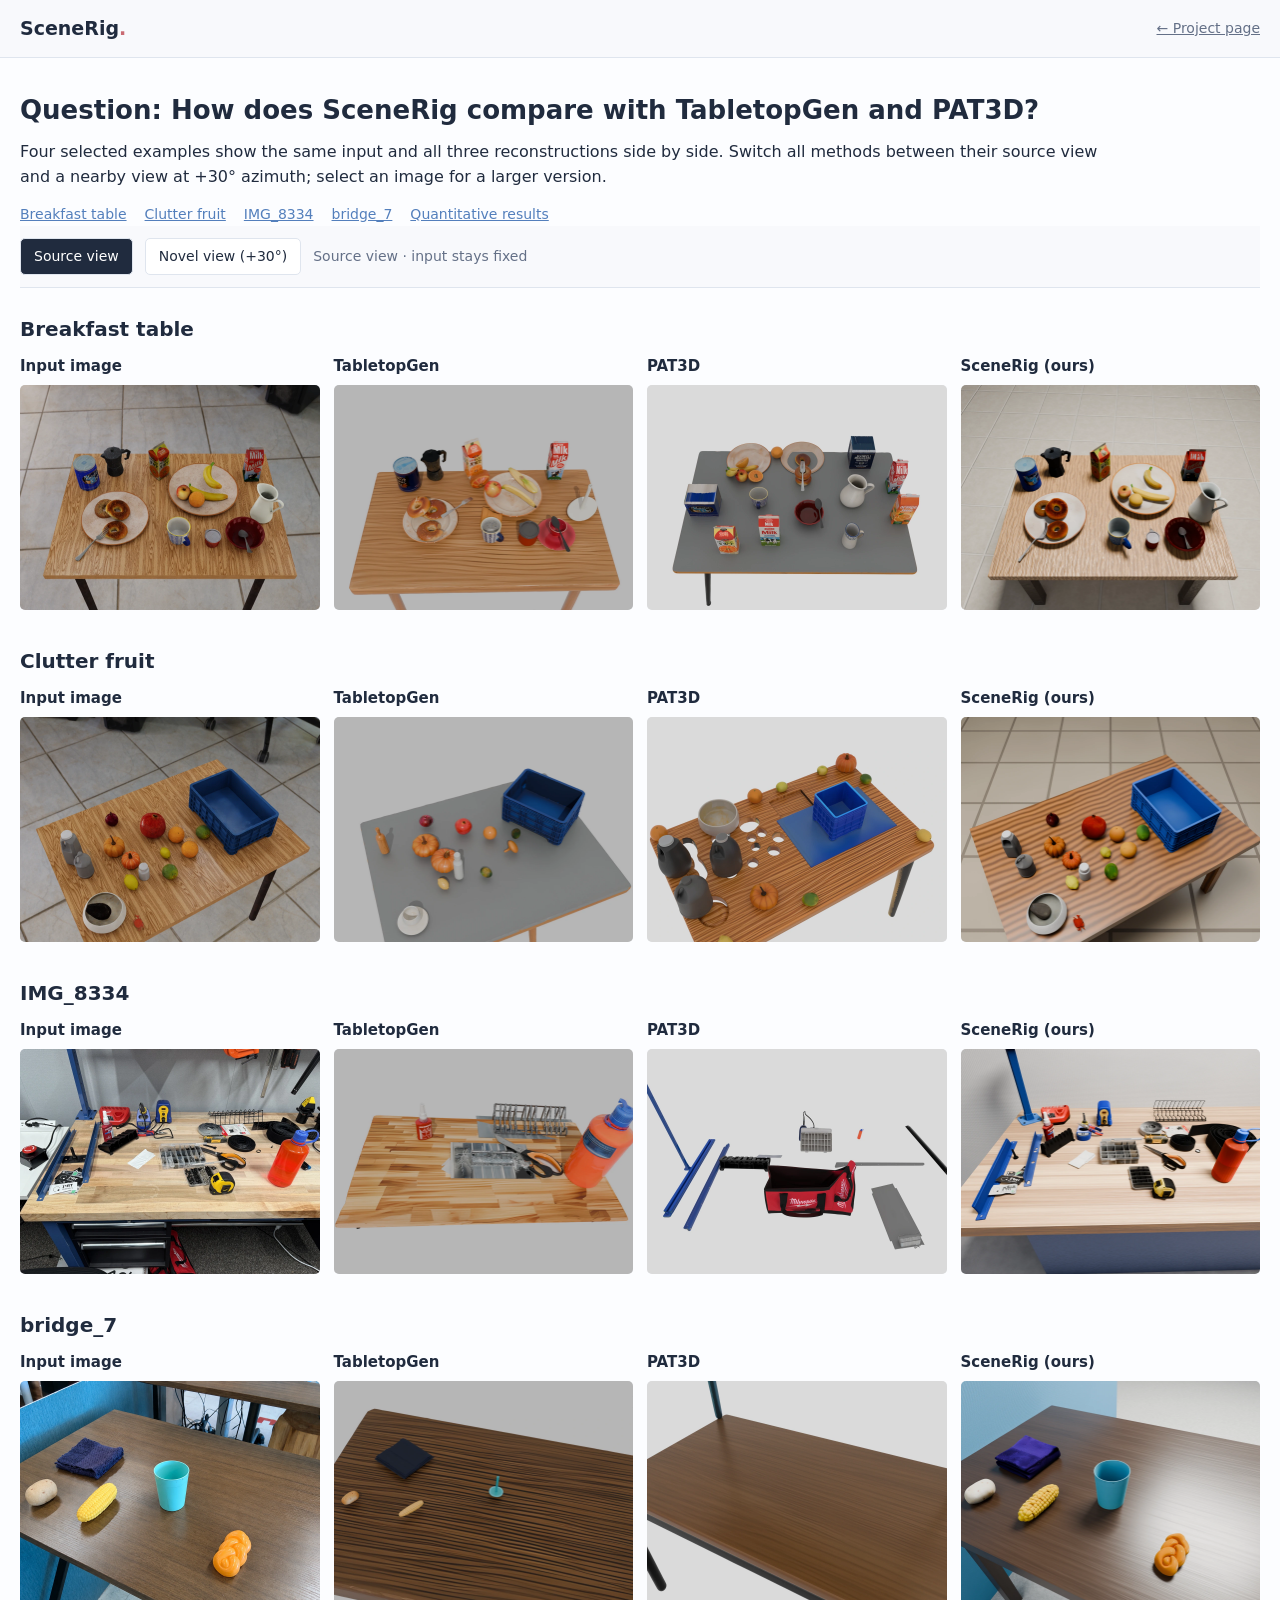
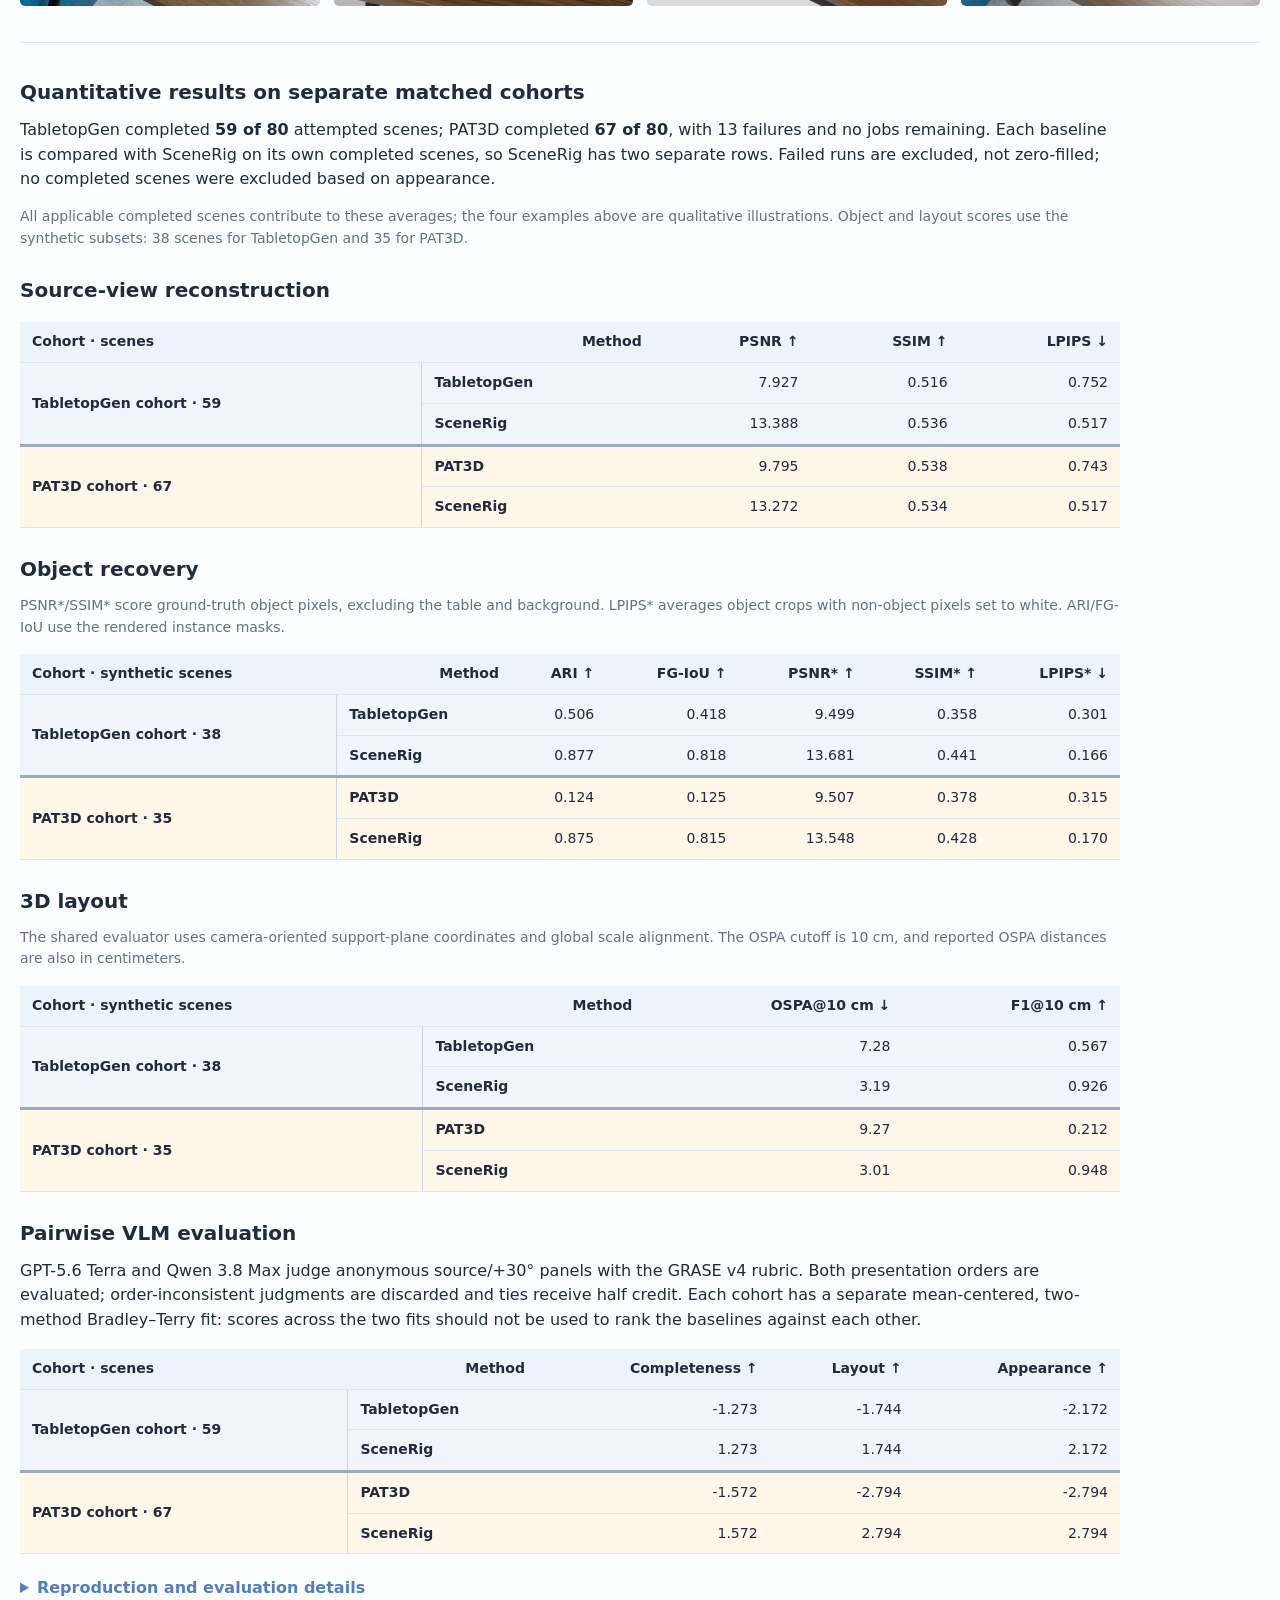
==== commit fb9a82a1: "Separate matched cohorts visually in comparison tables" ====
--- a/rebuttal/baselines/index.html
+++ b/rebuttal/baselines/index.html
@@ -1,5 +1,11 @@
 <!doctype html><html lang="en"><head><meta charset="utf-8"><meta name="viewport" content="width=device-width,initial-scale=1"><meta name="robots" content="noindex"><title>SceneRig · Scene reconstruction baselines</title><meta name="description" content="Four PAT3D, TabletopGen and SceneRig reconstructions with separate matched-cohort evaluations."><link rel="icon" href="../../assets/icon.svg" type="image/svg+xml"><style>
 :root{--ink:#202b3e;--muted:#647087;--blue:#537fbc;--coral:#c96a72;--line:#dfe5ee;font-family:Avenir,"Avenir Next","Segoe UI",system-ui,sans-serif;color:var(--ink);line-height:1.55}*{box-sizing:border-box}body{margin:0;background:#fcfdff}a{color:var(--blue)}a:focus-visible,button:focus-visible{outline:3px solid var(--blue);outline-offset:3px}.wrap{max-width:1440px;margin:auto;padding-inline:20px}.header{border-bottom:1px solid var(--line);background:#f8f9fc}.header .wrap{display:flex;align-items:center;justify-content:space-between;padding-block:14px}.wordmark{font-weight:800;font-size:19px;text-decoration:none;color:var(--ink)}.wordmark span{color:var(--coral)}.back,.note{font-size:14px;color:var(--muted)}main{padding-block:12px 56px}h1{font-size:26px;line-height:1.3;margin:24px 0 12px}h2{font-size:20px;margin:26px 0 10px}p{max-width:1100px;margin:8px 0 14px}.controls{display:flex;align-items:center;flex-wrap:wrap;gap:12px;background:#f8f9fc;padding:12px 0;position:sticky;top:0;z-index:2;border-bottom:1px solid var(--line)}button{font:inherit;font-size:14px;padding:7px 13px;cursor:pointer;border:1px solid var(--line);border-radius:5px;background:white;color:var(--ink)}button[aria-pressed=true]{background:var(--ink);color:white}.jumps{display:flex;gap:18px;flex-wrap:wrap;font-size:14px}.example{scroll-margin-top:140px;margin-block:22px 36px}.comparison{display:grid;grid-template-columns:repeat(4,minmax(0,1fr));gap:14px}figure{min-width:0;margin:0}figcaption{font-weight:700;font-size:15px;margin-bottom:7px}figure a{display:block}figure img{display:block;width:100%;height:auto;aspect-ratio:4/3;object-fit:contain;background:#edf0f5;border-radius:5px}.table-scroll{max-width:100%;overflow:auto;margin:16px 0 22px}table{border-collapse:collapse;font-size:14px;text-align:right;width:100%;max-width:1100px}th,td{padding:9px 12px;border-bottom:1px solid var(--line);white-space:nowrap}th:first-child,td:first-child{text-align:left}thead{background:#edf3fa}tbody th{font-weight:500}.metrics{border-top:1px solid var(--line);padding-top:8px}summary{cursor:pointer;color:var(--blue);font-weight:600}details{margin-block:16px}details p{font-size:14px}.view-label{font-size:14px;color:var(--muted)}@media(max-width:650px){.wrap{padding-inline:12px}h1{font-size:22px}.comparison{grid-template-columns:repeat(2,minmax(0,1fr));gap:10px}figcaption{font-size:13px}.jumps{gap:12px}.controls{position:static}th,td{padding:8px}}
-</style></head><body><header class="header"><div class="wrap"><a class="wordmark" href="../../">SceneRig<span>.</span></a><a class="back" href="../../">← Project page</a></div></header><main class="wrap"><h1>Question: How does SceneRig compare with TabletopGen and PAT3D?</h1><p>Four selected examples show the same input and all three reconstructions side by side. Switch all methods between their source view and a nearby view at +30° azimuth; select an image for a larger version.</p><nav class="jumps" aria-label="Examples"><a href="#breakfast-table">Breakfast table</a><a href="#clutter-fruit">Clutter fruit</a><a href="#img-8334">IMG_8334</a><a href="#bridge-7">bridge_7</a><a href="#scores">Quantitative results</a></nav><div class="controls" role="group" aria-label="Reconstruction view"><button data-view="source" aria-pressed="true">Source view</button><button data-view="novel" aria-pressed="false">Novel view (+30°)</button><span class="view-label" id="view-label" aria-live="polite">Source view · input stays fixed</span></div><section class="example" id="breakfast-table"><h2>Breakfast table</h2><div class="comparison"><figure><figcaption>Input image</figcaption><a href="../tabletopgen/media/breakfast-table-input.webp" target="_blank" rel="noopener"><img src="../tabletopgen/media/breakfast-table-input.webp" width="1200" height="900" loading="lazy" alt="Breakfast table — Input image, source view"></a></figure><figure><figcaption>TabletopGen</figcaption><a href="../tabletopgen/media/breakfast-table-tabletopgen-source.webp" target="_blank" rel="noopener" data-source="../tabletopgen/media/breakfast-table-tabletopgen-source.webp" data-novel="../tabletopgen/media/breakfast-table-tabletopgen-novel.webp"><img src="../tabletopgen/media/breakfast-table-tabletopgen-source.webp" width="1200" height="900" loading="lazy" alt="Breakfast table — TabletopGen, source view" data-source="../tabletopgen/media/breakfast-table-tabletopgen-source.webp" data-novel="../tabletopgen/media/breakfast-table-tabletopgen-novel.webp"></a></figure><figure><figcaption>PAT3D</figcaption><a href="media/breakfast-table-pat3d-source.webp" target="_blank" rel="noopener" data-source="media/breakfast-table-pat3d-source.webp" data-novel="media/breakfast-table-pat3d-novel.webp"><img src="media/breakfast-table-pat3d-source.webp" width="1200" height="900" loading="lazy" alt="Breakfast table — PAT3D, source view" data-source="media/breakfast-table-pat3d-source.webp" data-novel="media/breakfast-table-pat3d-novel.webp"></a></figure><figure><figcaption>SceneRig (ours)</figcaption><a href="../tabletopgen/media/breakfast-table-scenerig-source.webp" target="_blank" rel="noopener" data-source="../tabletopgen/media/breakfast-table-scenerig-source.webp" data-novel="../tabletopgen/media/breakfast-table-scenerig-novel.webp"><img src="../tabletopgen/media/breakfast-table-scenerig-source.webp" width="1200" height="900" loading="lazy" alt="Breakfast table — SceneRig (ours), source view" data-source="../tabletopgen/media/breakfast-table-scenerig-source.webp" data-novel="../tabletopgen/media/breakfast-table-scenerig-novel.webp"></a></figure></div></section><section class="example" id="clutter-fruit"><h2>Clutter fruit</h2><div class="comparison"><figure><figcaption>Input image</figcaption><a href="../tabletopgen/media/clutter-fruit-input.webp" target="_blank" rel="noopener"><img src="../tabletopgen/media/clutter-fruit-input.webp" width="1200" height="900" loading="lazy" alt="Clutter fruit — Input image, source view"></a></figure><figure><figcaption>TabletopGen</figcaption><a href="../tabletopgen/media/clutter-fruit-tabletopgen-source.webp" target="_blank" rel="noopener" data-source="../tabletopgen/media/clutter-fruit-tabletopgen-source.webp" data-novel="../tabletopgen/media/clutter-fruit-tabletopgen-novel.webp"><img src="../tabletopgen/media/clutter-fruit-tabletopgen-source.webp" width="1200" height="900" loading="lazy" alt="Clutter fruit — TabletopGen, source view" data-source="../tabletopgen/media/clutter-fruit-tabletopgen-source.webp" data-novel="../tabletopgen/media/clutter-fruit-tabletopgen-novel.webp"></a></figure><figure><figcaption>PAT3D</figcaption><a href="media/clutter-fruit-pat3d-source.webp" target="_blank" rel="noopener" data-source="media/clutter-fruit-pat3d-source.webp" data-novel="media/clutter-fruit-pat3d-novel.webp"><img src="media/clutter-fruit-pat3d-source.webp" width="1200" height="900" loading="lazy" alt="Clutter fruit — PAT3D, source view" data-source="media/clutter-fruit-pat3d-source.webp" data-novel="media/clutter-fruit-pat3d-novel.webp"></a></figure><figure><figcaption>SceneRig (ours)</figcaption><a href="../tabletopgen/media/clutter-fruit-scenerig-source.webp" target="_blank" rel="noopener" data-source="../tabletopgen/media/clutter-fruit-scenerig-source.webp" data-novel="../tabletopgen/media/clutter-fruit-scenerig-novel.webp"><img src="../tabletopgen/media/clutter-fruit-scenerig-source.webp" width="1200" height="900" loading="lazy" alt="Clutter fruit — SceneRig (ours), source view" data-source="../tabletopgen/media/clutter-fruit-scenerig-source.webp" data-novel="../tabletopgen/media/clutter-fruit-scenerig-novel.webp"></a></figure></div></section><section class="example" id="img-8334"><h2>IMG_8334</h2><div class="comparison"><figure><figcaption>Input image</figcaption><a href="../tabletopgen/media/img-8334-input.webp" target="_blank" rel="noopener"><img src="../tabletopgen/media/img-8334-input.webp" width="1200" height="900" loading="lazy" alt="IMG_8334 — Input image, source view"></a></figure><figure><figcaption>TabletopGen</figcaption><a href="../tabletopgen/media/img-8334-tabletopgen-source.webp" target="_blank" rel="noopener" data-source="../tabletopgen/media/img-8334-tabletopgen-source.webp" data-novel="../tabletopgen/media/img-8334-tabletopgen-novel.webp"><img src="../tabletopgen/media/img-8334-tabletopgen-source.webp" width="1200" height="900" loading="lazy" alt="IMG_8334 — TabletopGen, source view" data-source="../tabletopgen/media/img-8334-tabletopgen-source.webp" data-novel="../tabletopgen/media/img-8334-tabletopgen-novel.webp"></a></figure><figure><figcaption>PAT3D</figcaption><a href="media/img-8334-pat3d-source.webp" target="_blank" rel="noopener" data-source="media/img-8334-pat3d-source.webp" data-novel="media/img-8334-pat3d-novel.webp"><img src="media/img-8334-pat3d-source.webp" width="1200" height="900" loading="lazy" alt="IMG_8334 — PAT3D, source view" data-source="media/img-8334-pat3d-source.webp" data-novel="media/img-8334-pat3d-novel.webp"></a></figure><figure><figcaption>SceneRig (ours)</figcaption><a href="../tabletopgen/media/img-8334-scenerig-source.webp" target="_blank" rel="noopener" data-source="../tabletopgen/media/img-8334-scenerig-source.webp" data-novel="../tabletopgen/media/img-8334-scenerig-novel.webp"><img src="../tabletopgen/media/img-8334-scenerig-source.webp" width="1200" height="900" loading="lazy" alt="IMG_8334 — SceneRig (ours), source view" data-source="../tabletopgen/media/img-8334-scenerig-source.webp" data-novel="../tabletopgen/media/img-8334-scenerig-novel.webp"></a></figure></div></section><section class="example" id="bridge-7"><h2>bridge_7</h2><div class="comparison"><figure><figcaption>Input image</figcaption><a href="../tabletopgen/media/bridge-7-input.webp" target="_blank" rel="noopener"><img src="../tabletopgen/media/bridge-7-input.webp" width="1200" height="900" loading="lazy" alt="bridge_7 — Input image, source view"></a></figure><figure><figcaption>TabletopGen</figcaption><a href="../tabletopgen/media/bridge-7-tabletopgen-source.webp" target="_blank" rel="noopener" data-source="../tabletopgen/media/bridge-7-tabletopgen-source.webp" data-novel="../tabletopgen/media/bridge-7-tabletopgen-novel.webp"><img src="../tabletopgen/media/bridge-7-tabletopgen-source.webp" width="1200" height="900" loading="lazy" alt="bridge_7 — TabletopGen, source view" data-source="../tabletopgen/media/bridge-7-tabletopgen-source.webp" data-novel="../tabletopgen/media/bridge-7-tabletopgen-novel.webp"></a></figure><figure><figcaption>PAT3D</figcaption><a href="media/bridge-7-pat3d-source.webp" target="_blank" rel="noopener" data-source="media/bridge-7-pat3d-source.webp" data-novel="media/bridge-7-pat3d-novel.webp"><img src="media/bridge-7-pat3d-source.webp" width="1200" height="900" loading="lazy" alt="bridge_7 — PAT3D, source view" data-source="media/bridge-7-pat3d-source.webp" data-novel="media/bridge-7-pat3d-novel.webp"></a></figure><figure><figcaption>SceneRig (ours)</figcaption><a href="../tabletopgen/media/bridge-7-scenerig-source.webp" target="_blank" rel="noopener" data-source="../tabletopgen/media/bridge-7-scenerig-source.webp" data-novel="../tabletopgen/media/bridge-7-scenerig-novel.webp"><img src="../tabletopgen/media/bridge-7-scenerig-source.webp" width="1200" height="900" loading="lazy" alt="bridge_7 — SceneRig (ours), source view" data-source="../tabletopgen/media/bridge-7-scenerig-source.webp" data-novel="../tabletopgen/media/bridge-7-scenerig-novel.webp"></a></figure></div></section><section class="metrics" id="scores"><h2>Quantitative results on separate matched cohorts</h2><p>TabletopGen completed <b>59 of 80</b> attempted scenes; PAT3D completed <b>67 of 80</b>, with 13 failures and no jobs remaining. Each baseline is compared with SceneRig on its own completed scenes, so SceneRig has two separate rows. Failed runs are excluded, not zero-filled; no completed scenes were excluded based on appearance.</p><p class="note">All applicable completed scenes contribute to these averages; the four examples above are qualitative illustrations. Object and layout scores use the synthetic subsets: 38 scenes for TabletopGen and 35 for PAT3D.</p><h2>Source-view reconstruction</h2><div class="table-scroll"><table><thead><tr><th>Cohort · scenes</th><th>Method</th><th>PSNR ↑</th><th>SSIM ↑</th><th>LPIPS ↓</th></tr></thead><tbody><tr><td>TabletopGen cohort · 59</td><td>TabletopGen</td><td>7.927</td><td>0.516</td><td>0.752</td></tr><tr><td>TabletopGen cohort · 59</td><td>SceneRig</td><td>13.388</td><td>0.536</td><td>0.517</td></tr><tr><td>PAT3D cohort · 67</td><td>PAT3D</td><td>9.795</td><td>0.538</td><td>0.743</td></tr><tr><td>PAT3D cohort · 67</td><td>SceneRig</td><td>13.272</td><td>0.534</td><td>0.517</td></tr></tbody></table></div><h2>Object recovery</h2><p class="note">PSNR*/SSIM* score ground-truth object pixels, excluding the table and background. LPIPS* averages object crops with non-object pixels set to white. ARI/FG-IoU use the rendered instance masks.</p><div class="table-scroll"><table><thead><tr><th>Cohort · synthetic scenes</th><th>Method</th><th>ARI ↑</th><th>FG-IoU ↑</th><th>PSNR* ↑</th><th>SSIM* ↑</th><th>LPIPS* ↓</th></tr></thead><tbody><tr><td>TabletopGen cohort · 38</td><td>TabletopGen</td><td>0.506</td><td>0.418</td><td>9.499</td><td>0.358</td><td>0.301</td></tr><tr><td>TabletopGen cohort · 38</td><td>SceneRig</td><td>0.877</td><td>0.818</td><td>13.681</td><td>0.441</td><td>0.166</td></tr><tr><td>PAT3D cohort · 35</td><td>PAT3D</td><td>0.124</td><td>0.125</td><td>9.507</td><td>0.378</td><td>0.315</td></tr><tr><td>PAT3D cohort · 35</td><td>SceneRig</td><td>0.875</td><td>0.815</td><td>13.548</td><td>0.428</td><td>0.170</td></tr></tbody></table></div><h2>3D layout</h2><p class="note">The shared evaluator uses camera-oriented support-plane coordinates and global scale alignment. The OSPA cutoff is 10 cm, and reported OSPA distances are also in centimeters.</p><div class="table-scroll"><table><thead><tr><th>Cohort · synthetic scenes</th><th>Method</th><th>OSPA@10 cm ↓</th><th>F1@10 cm ↑</th></tr></thead><tbody><tr><td>TabletopGen cohort · 38</td><td>TabletopGen</td><td>7.28</td><td>0.567</td></tr><tr><td>TabletopGen cohort · 38</td><td>SceneRig</td><td>3.19</td><td>0.926</td></tr><tr><td>PAT3D cohort · 35</td><td>PAT3D</td><td>9.27</td><td>0.212</td></tr><tr><td>PAT3D cohort · 35</td><td>SceneRig</td><td>3.01</td><td>0.948</td></tr></tbody></table></div><h2>Pairwise VLM evaluation</h2><p>GPT-5.6 Terra and Qwen 3.8 Max judge anonymous source/+30° panels with the GRASE v4 rubric. Both presentation orders are evaluated; order-inconsistent judgments are discarded and ties receive half credit. Each cohort has a separate mean-centered, two-method Bradley–Terry fit: scores across the two fits should not be used to rank the baselines against each other.</p><div class="table-scroll"><table><thead><tr><th>Cohort · scenes</th><th>Method</th><th>Completeness ↑</th><th>Layout ↑</th><th>Appearance ↑</th></tr></thead><tbody><tr><td>TabletopGen cohort · 59</td><td>TabletopGen</td><td>-1.273</td><td>-1.744</td><td>-2.172</td></tr><tr><td>TabletopGen cohort · 59</td><td>SceneRig</td><td>1.273</td><td>1.744</td><td>2.172</td></tr><tr><td>PAT3D cohort · 67</td><td>PAT3D</td><td>-1.572</td><td>-2.794</td><td>-2.794</td></tr><tr><td>PAT3D cohort · 67</td><td>SceneRig</td><td>1.572</td><td>2.794</td><td>2.794</td></tr></tbody></table></div><details><summary>Reproduction and evaluation details</summary><p>PAT3D starts from the supplied benchmark image and uses Hunyuan3D 2.1, GPT-Image-2, and Claude Opus 5. Its original layout, mesh processing, and physics pipeline are retained with the approved segmentation-mask loading fix. Reproduction encountered API rejections, asset/physics failures, and camera-export failures; the completion counts describe this reproduction, not the authors’ reported success rate.</p><p>PAT3D’s source camera uses DepthPro intrinsics and the estimated global gravity/support alignment, then follows only the reference support’s vertical displacement during physics. It does not follow individual object pose edits, and the support is not frozen. This is approximate source-camera recovery, with no ground-truth camera fitting or image-score optimization.</p><p>PAT3D source scores and panels use the saved Cycles 32-sample render. TabletopGen source scores use its saved pyrender output, whereas its qualitative panels use archived Cycles 96-sample VLM renders. SceneRig uses its existing Cycles evaluation images. Renderer versions, samples, lighting and backgrounds are not normalized across methods. TabletopGen uses supplied synthetic calibration and estimated real-image intrinsics; PAT3D estimates both from its reconstruction.</p><p>Nearby views apply the same +30° orbit rule while preserving each method’s orbital radius and elevation; they do not imply identical extrinsics. Images are resized and WebP-encoded for display, with no brightness adjustment. Metrics use the original images.</p><p>TabletopGen’s 21 incomplete runs comprise 17 top-view quality-check failures, three Seedream input rejections, and one missing support surface. <a href="../tabletopgen/#scores">Additional TabletopGen calibrated/novel-view metrics</a> remain available; those extra pixel metrics are outside the PAT3D comparison reported here.</p><p><a href="scores.json">Download aggregate scores and cohort lists</a></p></details></section></main><script>
+
+.cohort-table tbody{background:#f0f5fc}
+.cohort-table tbody:nth-of-type(even){background:#fff7e9}
+.cohort-table tbody+tbody tr:first-child>*{border-top:3px solid #9aaac0}
+.cohort-table th[scope=rowgroup]{vertical-align:middle;font-weight:700;border-right:1px solid #cad5e4;white-space:normal;min-width:180px}
+.cohort-table th[scope=row]{font-weight:600;text-align:left}
+</style></head><body><header class="header"><div class="wrap"><a class="wordmark" href="../../">SceneRig<span>.</span></a><a class="back" href="../../">← Project page</a></div></header><main class="wrap"><h1>Question: How does SceneRig compare with TabletopGen and PAT3D?</h1><p>Four selected examples show the same input and all three reconstructions side by side. Switch all methods between their source view and a nearby view at +30° azimuth; select an image for a larger version.</p><nav class="jumps" aria-label="Examples"><a href="#breakfast-table">Breakfast table</a><a href="#clutter-fruit">Clutter fruit</a><a href="#img-8334">IMG_8334</a><a href="#bridge-7">bridge_7</a><a href="#scores">Quantitative results</a></nav><div class="controls" role="group" aria-label="Reconstruction view"><button data-view="source" aria-pressed="true">Source view</button><button data-view="novel" aria-pressed="false">Novel view (+30°)</button><span class="view-label" id="view-label" aria-live="polite">Source view · input stays fixed</span></div><section class="example" id="breakfast-table"><h2>Breakfast table</h2><div class="comparison"><figure><figcaption>Input image</figcaption><a href="../tabletopgen/media/breakfast-table-input.webp" target="_blank" rel="noopener"><img src="../tabletopgen/media/breakfast-table-input.webp" width="1200" height="900" loading="lazy" alt="Breakfast table — Input image, source view"></a></figure><figure><figcaption>TabletopGen</figcaption><a href="../tabletopgen/media/breakfast-table-tabletopgen-source.webp" target="_blank" rel="noopener" data-source="../tabletopgen/media/breakfast-table-tabletopgen-source.webp" data-novel="../tabletopgen/media/breakfast-table-tabletopgen-novel.webp"><img src="../tabletopgen/media/breakfast-table-tabletopgen-source.webp" width="1200" height="900" loading="lazy" alt="Breakfast table — TabletopGen, source view" data-source="../tabletopgen/media/breakfast-table-tabletopgen-source.webp" data-novel="../tabletopgen/media/breakfast-table-tabletopgen-novel.webp"></a></figure><figure><figcaption>PAT3D</figcaption><a href="media/breakfast-table-pat3d-source.webp" target="_blank" rel="noopener" data-source="media/breakfast-table-pat3d-source.webp" data-novel="media/breakfast-table-pat3d-novel.webp"><img src="media/breakfast-table-pat3d-source.webp" width="1200" height="900" loading="lazy" alt="Breakfast table — PAT3D, source view" data-source="media/breakfast-table-pat3d-source.webp" data-novel="media/breakfast-table-pat3d-novel.webp"></a></figure><figure><figcaption>SceneRig (ours)</figcaption><a href="../tabletopgen/media/breakfast-table-scenerig-source.webp" target="_blank" rel="noopener" data-source="../tabletopgen/media/breakfast-table-scenerig-source.webp" data-novel="../tabletopgen/media/breakfast-table-scenerig-novel.webp"><img src="../tabletopgen/media/breakfast-table-scenerig-source.webp" width="1200" height="900" loading="lazy" alt="Breakfast table — SceneRig (ours), source view" data-source="../tabletopgen/media/breakfast-table-scenerig-source.webp" data-novel="../tabletopgen/media/breakfast-table-scenerig-novel.webp"></a></figure></div></section><section class="example" id="clutter-fruit"><h2>Clutter fruit</h2><div class="comparison"><figure><figcaption>Input image</figcaption><a href="../tabletopgen/media/clutter-fruit-input.webp" target="_blank" rel="noopener"><img src="../tabletopgen/media/clutter-fruit-input.webp" width="1200" height="900" loading="lazy" alt="Clutter fruit — Input image, source view"></a></figure><figure><figcaption>TabletopGen</figcaption><a href="../tabletopgen/media/clutter-fruit-tabletopgen-source.webp" target="_blank" rel="noopener" data-source="../tabletopgen/media/clutter-fruit-tabletopgen-source.webp" data-novel="../tabletopgen/media/clutter-fruit-tabletopgen-novel.webp"><img src="../tabletopgen/media/clutter-fruit-tabletopgen-source.webp" width="1200" height="900" loading="lazy" alt="Clutter fruit — TabletopGen, source view" data-source="../tabletopgen/media/clutter-fruit-tabletopgen-source.webp" data-novel="../tabletopgen/media/clutter-fruit-tabletopgen-novel.webp"></a></figure><figure><figcaption>PAT3D</figcaption><a href="media/clutter-fruit-pat3d-source.webp" target="_blank" rel="noopener" data-source="media/clutter-fruit-pat3d-source.webp" data-novel="media/clutter-fruit-pat3d-novel.webp"><img src="media/clutter-fruit-pat3d-source.webp" width="1200" height="900" loading="lazy" alt="Clutter fruit — PAT3D, source view" data-source="media/clutter-fruit-pat3d-source.webp" data-novel="media/clutter-fruit-pat3d-novel.webp"></a></figure><figure><figcaption>SceneRig (ours)</figcaption><a href="../tabletopgen/media/clutter-fruit-scenerig-source.webp" target="_blank" rel="noopener" data-source="../tabletopgen/media/clutter-fruit-scenerig-source.webp" data-novel="../tabletopgen/media/clutter-fruit-scenerig-novel.webp"><img src="../tabletopgen/media/clutter-fruit-scenerig-source.webp" width="1200" height="900" loading="lazy" alt="Clutter fruit — SceneRig (ours), source view" data-source="../tabletopgen/media/clutter-fruit-scenerig-source.webp" data-novel="../tabletopgen/media/clutter-fruit-scenerig-novel.webp"></a></figure></div></section><section class="example" id="img-8334"><h2>IMG_8334</h2><div class="comparison"><figure><figcaption>Input image</figcaption><a href="../tabletopgen/media/img-8334-input.webp" target="_blank" rel="noopener"><img src="../tabletopgen/media/img-8334-input.webp" width="1200" height="900" loading="lazy" alt="IMG_8334 — Input image, source view"></a></figure><figure><figcaption>TabletopGen</figcaption><a href="../tabletopgen/media/img-8334-tabletopgen-source.webp" target="_blank" rel="noopener" data-source="../tabletopgen/media/img-8334-tabletopgen-source.webp" data-novel="../tabletopgen/media/img-8334-tabletopgen-novel.webp"><img src="../tabletopgen/media/img-8334-tabletopgen-source.webp" width="1200" height="900" loading="lazy" alt="IMG_8334 — TabletopGen, source view" data-source="../tabletopgen/media/img-8334-tabletopgen-source.webp" data-novel="../tabletopgen/media/img-8334-tabletopgen-novel.webp"></a></figure><figure><figcaption>PAT3D</figcaption><a href="media/img-8334-pat3d-source.webp" target="_blank" rel="noopener" data-source="media/img-8334-pat3d-source.webp" data-novel="media/img-8334-pat3d-novel.webp"><img src="media/img-8334-pat3d-source.webp" width="1200" height="900" loading="lazy" alt="IMG_8334 — PAT3D, source view" data-source="media/img-8334-pat3d-source.webp" data-novel="media/img-8334-pat3d-novel.webp"></a></figure><figure><figcaption>SceneRig (ours)</figcaption><a href="../tabletopgen/media/img-8334-scenerig-source.webp" target="_blank" rel="noopener" data-source="../tabletopgen/media/img-8334-scenerig-source.webp" data-novel="../tabletopgen/media/img-8334-scenerig-novel.webp"><img src="../tabletopgen/media/img-8334-scenerig-source.webp" width="1200" height="900" loading="lazy" alt="IMG_8334 — SceneRig (ours), source view" data-source="../tabletopgen/media/img-8334-scenerig-source.webp" data-novel="../tabletopgen/media/img-8334-scenerig-novel.webp"></a></figure></div></section><section class="example" id="bridge-7"><h2>bridge_7</h2><div class="comparison"><figure><figcaption>Input image</figcaption><a href="../tabletopgen/media/bridge-7-input.webp" target="_blank" rel="noopener"><img src="../tabletopgen/media/bridge-7-input.webp" width="1200" height="900" loading="lazy" alt="bridge_7 — Input image, source view"></a></figure><figure><figcaption>TabletopGen</figcaption><a href="../tabletopgen/media/bridge-7-tabletopgen-source.webp" target="_blank" rel="noopener" data-source="../tabletopgen/media/bridge-7-tabletopgen-source.webp" data-novel="../tabletopgen/media/bridge-7-tabletopgen-novel.webp"><img src="../tabletopgen/media/bridge-7-tabletopgen-source.webp" width="1200" height="900" loading="lazy" alt="bridge_7 — TabletopGen, source view" data-source="../tabletopgen/media/bridge-7-tabletopgen-source.webp" data-novel="../tabletopgen/media/bridge-7-tabletopgen-novel.webp"></a></figure><figure><figcaption>PAT3D</figcaption><a href="media/bridge-7-pat3d-source.webp" target="_blank" rel="noopener" data-source="media/bridge-7-pat3d-source.webp" data-novel="media/bridge-7-pat3d-novel.webp"><img src="media/bridge-7-pat3d-source.webp" width="1200" height="900" loading="lazy" alt="bridge_7 — PAT3D, source view" data-source="media/bridge-7-pat3d-source.webp" data-novel="media/bridge-7-pat3d-novel.webp"></a></figure><figure><figcaption>SceneRig (ours)</figcaption><a href="../tabletopgen/media/bridge-7-scenerig-source.webp" target="_blank" rel="noopener" data-source="../tabletopgen/media/bridge-7-scenerig-source.webp" data-novel="../tabletopgen/media/bridge-7-scenerig-novel.webp"><img src="../tabletopgen/media/bridge-7-scenerig-source.webp" width="1200" height="900" loading="lazy" alt="bridge_7 — SceneRig (ours), source view" data-source="../tabletopgen/media/bridge-7-scenerig-source.webp" data-novel="../tabletopgen/media/bridge-7-scenerig-novel.webp"></a></figure></div></section><section class="metrics" id="scores"><h2>Quantitative results on separate matched cohorts</h2><p>TabletopGen completed <b>59 of 80</b> attempted scenes; PAT3D completed <b>67 of 80</b>, with 13 failures and no jobs remaining. Each baseline is compared with SceneRig on its own completed scenes, so SceneRig has two separate rows. Failed runs are excluded, not zero-filled; no completed scenes were excluded based on appearance.</p><p class="note">All applicable completed scenes contribute to these averages; the four examples above are qualitative illustrations. Object and layout scores use the synthetic subsets: 38 scenes for TabletopGen and 35 for PAT3D.</p><h2>Source-view reconstruction</h2><div class="table-scroll"><table class="cohort-table"><thead><tr><th scope="col">Cohort · scenes</th><th scope="col">Method</th><th scope="col">PSNR ↑</th><th scope="col">SSIM ↑</th><th scope="col">LPIPS ↓</th></tr></thead><tbody><tr><th scope="rowgroup" rowspan="2">TabletopGen cohort · 59</th><th scope="row">TabletopGen</th><td>7.927</td><td>0.516</td><td>0.752</td></tr><tr><th scope="row">SceneRig</th><td>13.388</td><td>0.536</td><td>0.517</td></tr></tbody><tbody><tr><th scope="rowgroup" rowspan="2">PAT3D cohort · 67</th><th scope="row">PAT3D</th><td>9.795</td><td>0.538</td><td>0.743</td></tr><tr><th scope="row">SceneRig</th><td>13.272</td><td>0.534</td><td>0.517</td></tr></tbody></table></div><h2>Object recovery</h2><p class="note">PSNR*/SSIM* score ground-truth object pixels, excluding the table and background. LPIPS* averages object crops with non-object pixels set to white. ARI/FG-IoU use the rendered instance masks.</p><div class="table-scroll"><table class="cohort-table"><thead><tr><th scope="col">Cohort · synthetic scenes</th><th scope="col">Method</th><th scope="col">ARI ↑</th><th scope="col">FG-IoU ↑</th><th scope="col">PSNR* ↑</th><th scope="col">SSIM* ↑</th><th scope="col">LPIPS* ↓</th></tr></thead><tbody><tr><th scope="rowgroup" rowspan="2">TabletopGen cohort · 38</th><th scope="row">TabletopGen</th><td>0.506</td><td>0.418</td><td>9.499</td><td>0.358</td><td>0.301</td></tr><tr><th scope="row">SceneRig</th><td>0.877</td><td>0.818</td><td>13.681</td><td>0.441</td><td>0.166</td></tr></tbody><tbody><tr><th scope="rowgroup" rowspan="2">PAT3D cohort · 35</th><th scope="row">PAT3D</th><td>0.124</td><td>0.125</td><td>9.507</td><td>0.378</td><td>0.315</td></tr><tr><th scope="row">SceneRig</th><td>0.875</td><td>0.815</td><td>13.548</td><td>0.428</td><td>0.170</td></tr></tbody></table></div><h2>3D layout</h2><p class="note">The shared evaluator uses camera-oriented support-plane coordinates and global scale alignment. The OSPA cutoff is 10 cm, and reported OSPA distances are also in centimeters.</p><div class="table-scroll"><table class="cohort-table"><thead><tr><th scope="col">Cohort · synthetic scenes</th><th scope="col">Method</th><th scope="col">OSPA@10 cm ↓</th><th scope="col">F1@10 cm ↑</th></tr></thead><tbody><tr><th scope="rowgroup" rowspan="2">TabletopGen cohort · 38</th><th scope="row">TabletopGen</th><td>7.28</td><td>0.567</td></tr><tr><th scope="row">SceneRig</th><td>3.19</td><td>0.926</td></tr></tbody><tbody><tr><th scope="rowgroup" rowspan="2">PAT3D cohort · 35</th><th scope="row">PAT3D</th><td>9.27</td><td>0.212</td></tr><tr><th scope="row">SceneRig</th><td>3.01</td><td>0.948</td></tr></tbody></table></div><h2>Pairwise VLM evaluation</h2><p>GPT-5.6 Terra and Qwen 3.8 Max judge anonymous source/+30° panels with the GRASE v4 rubric. Both presentation orders are evaluated; order-inconsistent judgments are discarded and ties receive half credit. Each cohort has a separate mean-centered, two-method Bradley–Terry fit: scores across the two fits should not be used to rank the baselines against each other.</p><div class="table-scroll"><table class="cohort-table"><thead><tr><th scope="col">Cohort · scenes</th><th scope="col">Method</th><th scope="col">Completeness ↑</th><th scope="col">Layout ↑</th><th scope="col">Appearance ↑</th></tr></thead><tbody><tr><th scope="rowgroup" rowspan="2">TabletopGen cohort · 59</th><th scope="row">TabletopGen</th><td>-1.273</td><td>-1.744</td><td>-2.172</td></tr><tr><th scope="row">SceneRig</th><td>1.273</td><td>1.744</td><td>2.172</td></tr></tbody><tbody><tr><th scope="rowgroup" rowspan="2">PAT3D cohort · 67</th><th scope="row">PAT3D</th><td>-1.572</td><td>-2.794</td><td>-2.794</td></tr><tr><th scope="row">SceneRig</th><td>1.572</td><td>2.794</td><td>2.794</td></tr></tbody></table></div><details><summary>Reproduction and evaluation details</summary><p>PAT3D starts from the supplied benchmark image and uses Hunyuan3D 2.1, GPT-Image-2, and Claude Opus 5. Its original layout, mesh processing, and physics pipeline are retained with the approved segmentation-mask loading fix. Reproduction encountered API rejections, asset/physics failures, and camera-export failures; the completion counts describe this reproduction, not the authors’ reported success rate.</p><p>PAT3D’s source camera uses DepthPro intrinsics and the estimated global gravity/support alignment, then follows only the reference support’s vertical displacement during physics. It does not follow individual object pose edits, and the support is not frozen. This is approximate source-camera recovery, with no ground-truth camera fitting or image-score optimization.</p><p>PAT3D source scores and panels use the saved Cycles 32-sample render. TabletopGen source scores use its saved pyrender output, whereas its qualitative panels use archived Cycles 96-sample VLM renders. SceneRig uses its existing Cycles evaluation images. Renderer versions, samples, lighting and backgrounds are not normalized across methods. TabletopGen uses supplied synthetic calibration and estimated real-image intrinsics; PAT3D estimates both from its reconstruction.</p><p>Nearby views apply the same +30° orbit rule while preserving each method’s orbital radius and elevation; they do not imply identical extrinsics. Images are resized and WebP-encoded for display, with no brightness adjustment. Metrics use the original images.</p><p>TabletopGen’s 21 incomplete runs comprise 17 top-view quality-check failures, three Seedream input rejections, and one missing support surface. <a href="../tabletopgen/#scores">Additional TabletopGen calibrated/novel-view metrics</a> remain available; those extra pixel metrics are outside the PAT3D comparison reported here.</p><p><a href="scores.json">Download aggregate scores and cohort lists</a></p></details></section></main><script>
 document.querySelectorAll('button[data-view]').forEach(button=>button.addEventListener('click',()=>{const view=button.dataset.view;document.querySelectorAll('button[data-view]').forEach(b=>b.setAttribute('aria-pressed',String(b===button)));document.querySelectorAll('img[data-source]').forEach(img=>{img.src=img.dataset[view];img.alt=img.alt.replace(/, (source view|novel view)$/,', '+(view==='source'?'source view':'novel view'));});document.querySelectorAll('a[data-source]').forEach(a=>a.href=a.dataset[view]);document.getElementById('view-label').textContent=view==='source'?'Source view · input stays fixed':'Novel view: +30° azimuth · input stays fixed';}));
 </script></body></html>
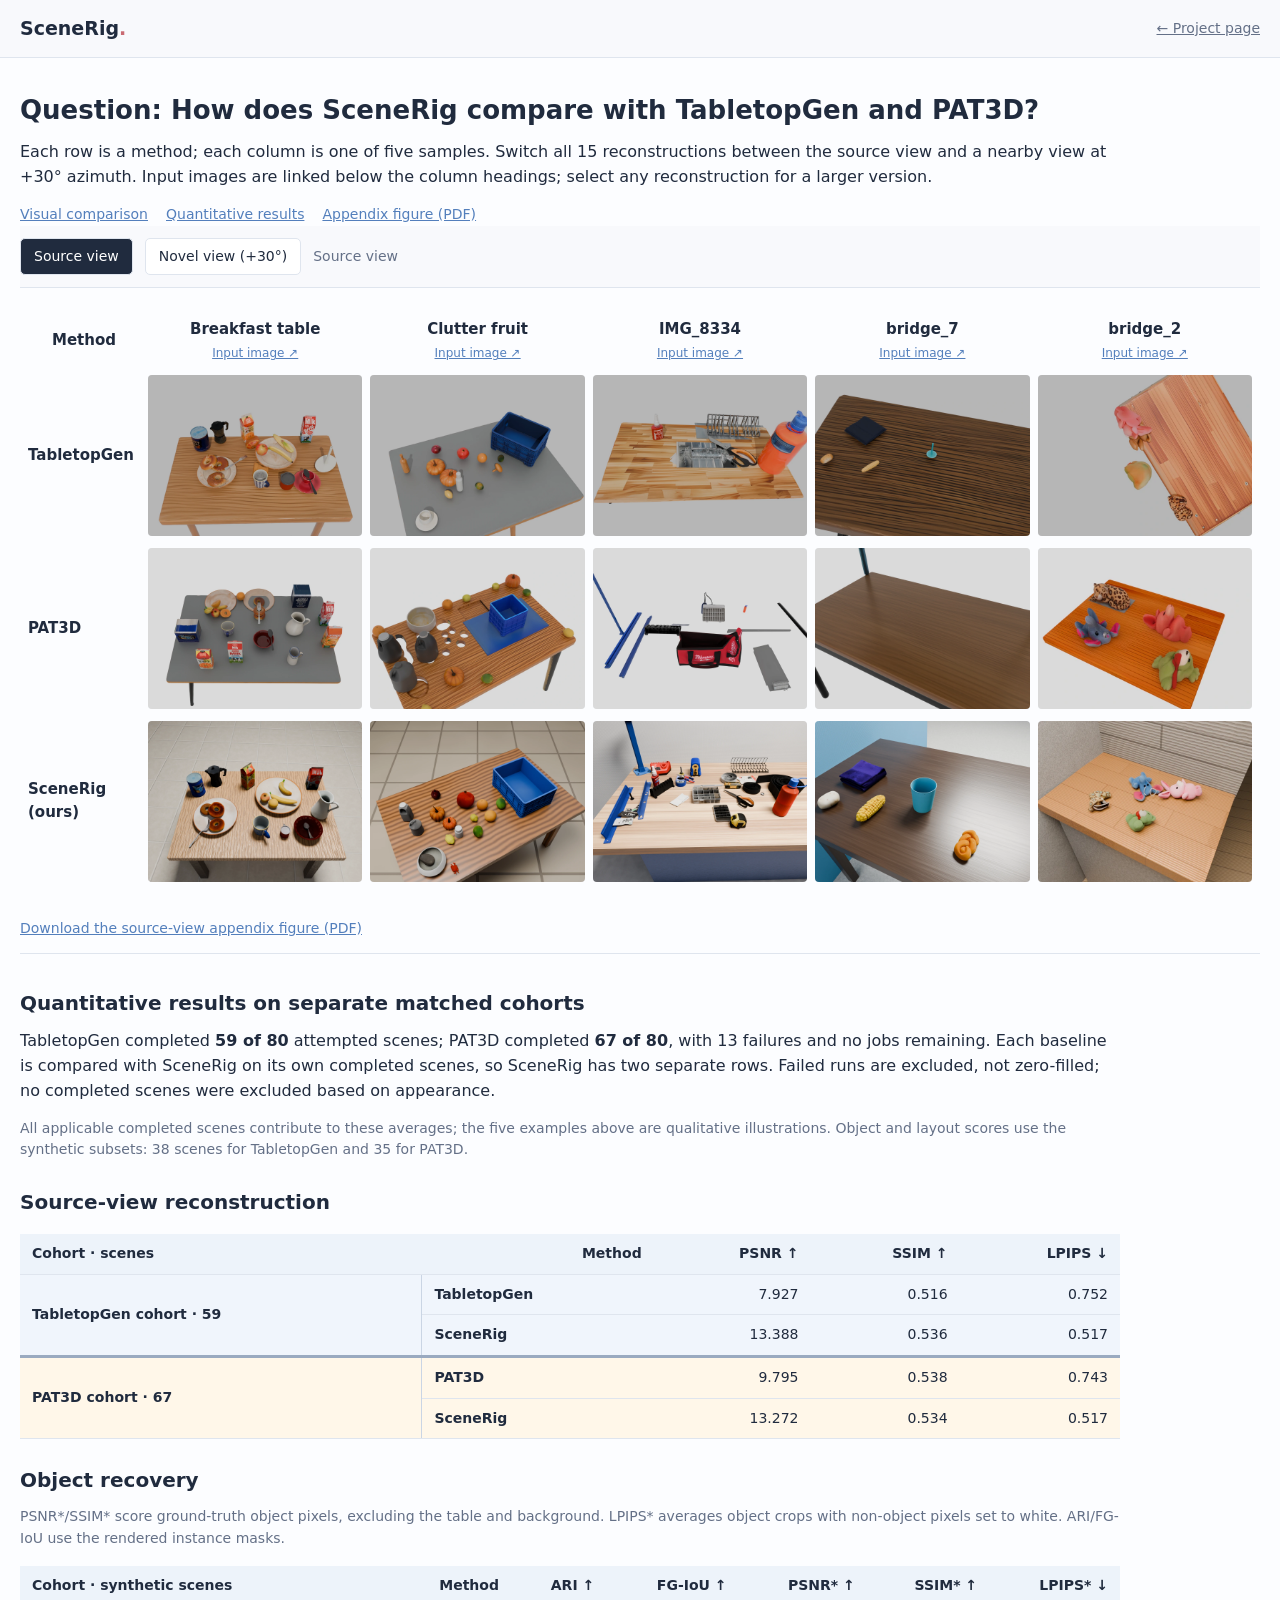
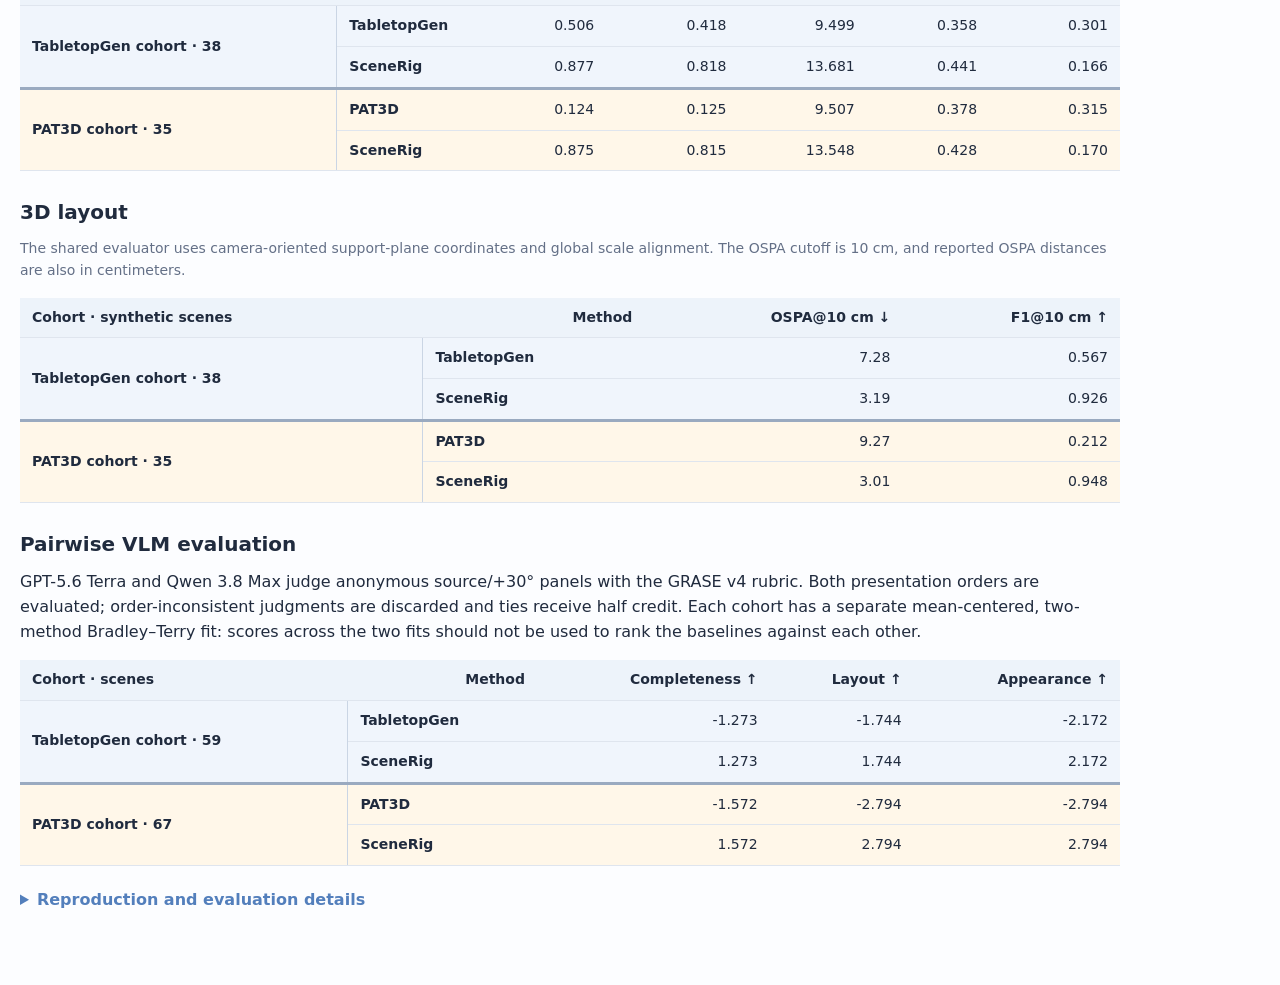
==== commit 37cf8073: "Show five samples in a three-method comparison grid" ====
--- a/rebuttal/baselines/index.html
+++ b/rebuttal/baselines/index.html
@@ -1,11 +1,25 @@
-<!doctype html><html lang="en"><head><meta charset="utf-8"><meta name="viewport" content="width=device-width,initial-scale=1"><meta name="robots" content="noindex"><title>SceneRig · Scene reconstruction baselines</title><meta name="description" content="Four PAT3D, TabletopGen and SceneRig reconstructions with separate matched-cohort evaluations."><link rel="icon" href="../../assets/icon.svg" type="image/svg+xml"><style>
-:root{--ink:#202b3e;--muted:#647087;--blue:#537fbc;--coral:#c96a72;--line:#dfe5ee;font-family:Avenir,"Avenir Next","Segoe UI",system-ui,sans-serif;color:var(--ink);line-height:1.55}*{box-sizing:border-box}body{margin:0;background:#fcfdff}a{color:var(--blue)}a:focus-visible,button:focus-visible{outline:3px solid var(--blue);outline-offset:3px}.wrap{max-width:1440px;margin:auto;padding-inline:20px}.header{border-bottom:1px solid var(--line);background:#f8f9fc}.header .wrap{display:flex;align-items:center;justify-content:space-between;padding-block:14px}.wordmark{font-weight:800;font-size:19px;text-decoration:none;color:var(--ink)}.wordmark span{color:var(--coral)}.back,.note{font-size:14px;color:var(--muted)}main{padding-block:12px 56px}h1{font-size:26px;line-height:1.3;margin:24px 0 12px}h2{font-size:20px;margin:26px 0 10px}p{max-width:1100px;margin:8px 0 14px}.controls{display:flex;align-items:center;flex-wrap:wrap;gap:12px;background:#f8f9fc;padding:12px 0;position:sticky;top:0;z-index:2;border-bottom:1px solid var(--line)}button{font:inherit;font-size:14px;padding:7px 13px;cursor:pointer;border:1px solid var(--line);border-radius:5px;background:white;color:var(--ink)}button[aria-pressed=true]{background:var(--ink);color:white}.jumps{display:flex;gap:18px;flex-wrap:wrap;font-size:14px}.example{scroll-margin-top:140px;margin-block:22px 36px}.comparison{display:grid;grid-template-columns:repeat(4,minmax(0,1fr));gap:14px}figure{min-width:0;margin:0}figcaption{font-weight:700;font-size:15px;margin-bottom:7px}figure a{display:block}figure img{display:block;width:100%;height:auto;aspect-ratio:4/3;object-fit:contain;background:#edf0f5;border-radius:5px}.table-scroll{max-width:100%;overflow:auto;margin:16px 0 22px}table{border-collapse:collapse;font-size:14px;text-align:right;width:100%;max-width:1100px}th,td{padding:9px 12px;border-bottom:1px solid var(--line);white-space:nowrap}th:first-child,td:first-child{text-align:left}thead{background:#edf3fa}tbody th{font-weight:500}.metrics{border-top:1px solid var(--line);padding-top:8px}summary{cursor:pointer;color:var(--blue);font-weight:600}details{margin-block:16px}details p{font-size:14px}.view-label{font-size:14px;color:var(--muted)}@media(max-width:650px){.wrap{padding-inline:12px}h1{font-size:22px}.comparison{grid-template-columns:repeat(2,minmax(0,1fr));gap:10px}figcaption{font-size:13px}.jumps{gap:12px}.controls{position:static}th,td{padding:8px}}
+<!doctype html><html lang="en"><head><meta charset="utf-8"><meta name="viewport" content="width=device-width,initial-scale=1"><meta name="robots" content="noindex"><title>SceneRig · Scene reconstruction baselines</title><meta name="description" content="Five samples in a three-method comparison grid, with separate matched-cohort evaluations."><link rel="icon" href="../../assets/icon.svg" type="image/svg+xml"><style>
+:root{--ink:#202b3e;--muted:#647087;--blue:#537fbc;--coral:#c96a72;--line:#dfe5ee;font-family:Avenir,"Avenir Next","Segoe UI",system-ui,sans-serif;color:var(--ink);line-height:1.55}*{box-sizing:border-box}body{margin:0;background:#fcfdff}a{color:var(--blue)}a:focus-visible,button:focus-visible{outline:3px solid var(--blue);outline-offset:3px}.wrap{max-width:1440px;margin:auto;padding-inline:20px}.header{border-bottom:1px solid var(--line);background:#f8f9fc}.header .wrap{display:flex;align-items:center;justify-content:space-between;padding-block:14px}.wordmark{font-weight:800;font-size:19px;text-decoration:none;color:var(--ink)}.wordmark span{color:var(--coral)}.back,.note{font-size:14px;color:var(--muted)}main{padding-block:12px 56px}h1{font-size:26px;line-height:1.3;margin:24px 0 12px}h2{font-size:20px;margin:26px 0 10px}p{max-width:1100px;margin:8px 0 14px}.controls{display:flex;align-items:center;flex-wrap:wrap;gap:12px;background:#f8f9fc;padding:12px 0;position:sticky;top:0;z-index:2;border-bottom:1px solid var(--line)}button{font:inherit;font-size:14px;padding:7px 13px;cursor:pointer;border:1px solid var(--line);border-radius:5px;background:white;color:var(--ink)}button[aria-pressed=true]{background:var(--ink);color:white}.jumps{display:flex;gap:18px;flex-wrap:wrap;font-size:14px}.example{scroll-margin-top:140px;margin-block:22px 36px}.comparison{display:grid;grid-template-columns:repeat(3,minmax(0,1fr));gap:14px}figure{min-width:0;margin:0}figcaption{font-weight:700;font-size:15px;margin-bottom:7px}figure a{display:block}figure img{display:block;width:100%;height:auto;aspect-ratio:4/3;object-fit:contain;background:#edf0f5;border-radius:5px}.table-scroll{max-width:100%;overflow:auto;margin:16px 0 22px}table{border-collapse:collapse;font-size:14px;text-align:right;width:100%;max-width:1100px}th,td{padding:9px 12px;border-bottom:1px solid var(--line);white-space:nowrap}th:first-child,td:first-child{text-align:left}thead{background:#edf3fa}tbody th{font-weight:500}.metrics{border-top:1px solid var(--line);padding-top:8px}summary{cursor:pointer;color:var(--blue);font-weight:600}details{margin-block:16px}details p{font-size:14px}.view-label{font-size:14px;color:var(--muted)}@media(max-width:650px){.wrap{padding-inline:12px}h1{font-size:22px}.comparison{grid-template-columns:repeat(2,minmax(0,1fr));gap:10px}.comparison figure:first-child{grid-column:1/-1;width:60%;justify-self:center}figcaption{font-size:13px}.jumps{gap:12px}.controls{position:static}th,td{padding:8px}}
 
 .cohort-table tbody{background:#f0f5fc}
 .cohort-table tbody:nth-of-type(even){background:#fff7e9}
 .cohort-table tbody+tbody tr:first-child>*{border-top:3px solid #9aaac0}
 .cohort-table th[scope=rowgroup]{vertical-align:middle;font-weight:700;border-right:1px solid #cad5e4;white-space:normal;min-width:180px}
 .cohort-table th[scope=row]{font-weight:600;text-align:left}
-</style></head><body><header class="header"><div class="wrap"><a class="wordmark" href="../../">SceneRig<span>.</span></a><a class="back" href="../../">← Project page</a></div></header><main class="wrap"><h1>Question: How does SceneRig compare with TabletopGen and PAT3D?</h1><p>Four selected examples show the same input and all three reconstructions side by side. Switch all methods between their source view and a nearby view at +30° azimuth; select an image for a larger version.</p><nav class="jumps" aria-label="Examples"><a href="#breakfast-table">Breakfast table</a><a href="#clutter-fruit">Clutter fruit</a><a href="#img-8334">IMG_8334</a><a href="#bridge-7">bridge_7</a><a href="#scores">Quantitative results</a></nav><div class="controls" role="group" aria-label="Reconstruction view"><button data-view="source" aria-pressed="true">Source view</button><button data-view="novel" aria-pressed="false">Novel view (+30°)</button><span class="view-label" id="view-label" aria-live="polite">Source view · input stays fixed</span></div><section class="example" id="breakfast-table"><h2>Breakfast table</h2><div class="comparison"><figure><figcaption>Input image</figcaption><a href="../tabletopgen/media/breakfast-table-input.webp" target="_blank" rel="noopener"><img src="../tabletopgen/media/breakfast-table-input.webp" width="1200" height="900" loading="lazy" alt="Breakfast table — Input image, source view"></a></figure><figure><figcaption>TabletopGen</figcaption><a href="../tabletopgen/media/breakfast-table-tabletopgen-source.webp" target="_blank" rel="noopener" data-source="../tabletopgen/media/breakfast-table-tabletopgen-source.webp" data-novel="../tabletopgen/media/breakfast-table-tabletopgen-novel.webp"><img src="../tabletopgen/media/breakfast-table-tabletopgen-source.webp" width="1200" height="900" loading="lazy" alt="Breakfast table — TabletopGen, source view" data-source="../tabletopgen/media/breakfast-table-tabletopgen-source.webp" data-novel="../tabletopgen/media/breakfast-table-tabletopgen-novel.webp"></a></figure><figure><figcaption>PAT3D</figcaption><a href="media/breakfast-table-pat3d-source.webp" target="_blank" rel="noopener" data-source="media/breakfast-table-pat3d-source.webp" data-novel="media/breakfast-table-pat3d-novel.webp"><img src="media/breakfast-table-pat3d-source.webp" width="1200" height="900" loading="lazy" alt="Breakfast table — PAT3D, source view" data-source="media/breakfast-table-pat3d-source.webp" data-novel="media/breakfast-table-pat3d-novel.webp"></a></figure><figure><figcaption>SceneRig (ours)</figcaption><a href="../tabletopgen/media/breakfast-table-scenerig-source.webp" target="_blank" rel="noopener" data-source="../tabletopgen/media/breakfast-table-scenerig-source.webp" data-novel="../tabletopgen/media/breakfast-table-scenerig-novel.webp"><img src="../tabletopgen/media/breakfast-table-scenerig-source.webp" width="1200" height="900" loading="lazy" alt="Breakfast table — SceneRig (ours), source view" data-source="../tabletopgen/media/breakfast-table-scenerig-source.webp" data-novel="../tabletopgen/media/breakfast-table-scenerig-novel.webp"></a></figure></div></section><section class="example" id="clutter-fruit"><h2>Clutter fruit</h2><div class="comparison"><figure><figcaption>Input image</figcaption><a href="../tabletopgen/media/clutter-fruit-input.webp" target="_blank" rel="noopener"><img src="../tabletopgen/media/clutter-fruit-input.webp" width="1200" height="900" loading="lazy" alt="Clutter fruit — Input image, source view"></a></figure><figure><figcaption>TabletopGen</figcaption><a href="../tabletopgen/media/clutter-fruit-tabletopgen-source.webp" target="_blank" rel="noopener" data-source="../tabletopgen/media/clutter-fruit-tabletopgen-source.webp" data-novel="../tabletopgen/media/clutter-fruit-tabletopgen-novel.webp"><img src="../tabletopgen/media/clutter-fruit-tabletopgen-source.webp" width="1200" height="900" loading="lazy" alt="Clutter fruit — TabletopGen, source view" data-source="../tabletopgen/media/clutter-fruit-tabletopgen-source.webp" data-novel="../tabletopgen/media/clutter-fruit-tabletopgen-novel.webp"></a></figure><figure><figcaption>PAT3D</figcaption><a href="media/clutter-fruit-pat3d-source.webp" target="_blank" rel="noopener" data-source="media/clutter-fruit-pat3d-source.webp" data-novel="media/clutter-fruit-pat3d-novel.webp"><img src="media/clutter-fruit-pat3d-source.webp" width="1200" height="900" loading="lazy" alt="Clutter fruit — PAT3D, source view" data-source="media/clutter-fruit-pat3d-source.webp" data-novel="media/clutter-fruit-pat3d-novel.webp"></a></figure><figure><figcaption>SceneRig (ours)</figcaption><a href="../tabletopgen/media/clutter-fruit-scenerig-source.webp" target="_blank" rel="noopener" data-source="../tabletopgen/media/clutter-fruit-scenerig-source.webp" data-novel="../tabletopgen/media/clutter-fruit-scenerig-novel.webp"><img src="../tabletopgen/media/clutter-fruit-scenerig-source.webp" width="1200" height="900" loading="lazy" alt="Clutter fruit — SceneRig (ours), source view" data-source="../tabletopgen/media/clutter-fruit-scenerig-source.webp" data-novel="../tabletopgen/media/clutter-fruit-scenerig-novel.webp"></a></figure></div></section><section class="example" id="img-8334"><h2>IMG_8334</h2><div class="comparison"><figure><figcaption>Input image</figcaption><a href="../tabletopgen/media/img-8334-input.webp" target="_blank" rel="noopener"><img src="../tabletopgen/media/img-8334-input.webp" width="1200" height="900" loading="lazy" alt="IMG_8334 — Input image, source view"></a></figure><figure><figcaption>TabletopGen</figcaption><a href="../tabletopgen/media/img-8334-tabletopgen-source.webp" target="_blank" rel="noopener" data-source="../tabletopgen/media/img-8334-tabletopgen-source.webp" data-novel="../tabletopgen/media/img-8334-tabletopgen-novel.webp"><img src="../tabletopgen/media/img-8334-tabletopgen-source.webp" width="1200" height="900" loading="lazy" alt="IMG_8334 — TabletopGen, source view" data-source="../tabletopgen/media/img-8334-tabletopgen-source.webp" data-novel="../tabletopgen/media/img-8334-tabletopgen-novel.webp"></a></figure><figure><figcaption>PAT3D</figcaption><a href="media/img-8334-pat3d-source.webp" target="_blank" rel="noopener" data-source="media/img-8334-pat3d-source.webp" data-novel="media/img-8334-pat3d-novel.webp"><img src="media/img-8334-pat3d-source.webp" width="1200" height="900" loading="lazy" alt="IMG_8334 — PAT3D, source view" data-source="media/img-8334-pat3d-source.webp" data-novel="media/img-8334-pat3d-novel.webp"></a></figure><figure><figcaption>SceneRig (ours)</figcaption><a href="../tabletopgen/media/img-8334-scenerig-source.webp" target="_blank" rel="noopener" data-source="../tabletopgen/media/img-8334-scenerig-source.webp" data-novel="../tabletopgen/media/img-8334-scenerig-novel.webp"><img src="../tabletopgen/media/img-8334-scenerig-source.webp" width="1200" height="900" loading="lazy" alt="IMG_8334 — SceneRig (ours), source view" data-source="../tabletopgen/media/img-8334-scenerig-source.webp" data-novel="../tabletopgen/media/img-8334-scenerig-novel.webp"></a></figure></div></section><section class="example" id="bridge-7"><h2>bridge_7</h2><div class="comparison"><figure><figcaption>Input image</figcaption><a href="../tabletopgen/media/bridge-7-input.webp" target="_blank" rel="noopener"><img src="../tabletopgen/media/bridge-7-input.webp" width="1200" height="900" loading="lazy" alt="bridge_7 — Input image, source view"></a></figure><figure><figcaption>TabletopGen</figcaption><a href="../tabletopgen/media/bridge-7-tabletopgen-source.webp" target="_blank" rel="noopener" data-source="../tabletopgen/media/bridge-7-tabletopgen-source.webp" data-novel="../tabletopgen/media/bridge-7-tabletopgen-novel.webp"><img src="../tabletopgen/media/bridge-7-tabletopgen-source.webp" width="1200" height="900" loading="lazy" alt="bridge_7 — TabletopGen, source view" data-source="../tabletopgen/media/bridge-7-tabletopgen-source.webp" data-novel="../tabletopgen/media/bridge-7-tabletopgen-novel.webp"></a></figure><figure><figcaption>PAT3D</figcaption><a href="media/bridge-7-pat3d-source.webp" target="_blank" rel="noopener" data-source="media/bridge-7-pat3d-source.webp" data-novel="media/bridge-7-pat3d-novel.webp"><img src="media/bridge-7-pat3d-source.webp" width="1200" height="900" loading="lazy" alt="bridge_7 — PAT3D, source view" data-source="media/bridge-7-pat3d-source.webp" data-novel="media/bridge-7-pat3d-novel.webp"></a></figure><figure><figcaption>SceneRig (ours)</figcaption><a href="../tabletopgen/media/bridge-7-scenerig-source.webp" target="_blank" rel="noopener" data-source="../tabletopgen/media/bridge-7-scenerig-source.webp" data-novel="../tabletopgen/media/bridge-7-scenerig-novel.webp"><img src="../tabletopgen/media/bridge-7-scenerig-source.webp" width="1200" height="900" loading="lazy" alt="bridge_7 — SceneRig (ours), source view" data-source="../tabletopgen/media/bridge-7-scenerig-source.webp" data-novel="../tabletopgen/media/bridge-7-scenerig-novel.webp"></a></figure></div></section><section class="metrics" id="scores"><h2>Quantitative results on separate matched cohorts</h2><p>TabletopGen completed <b>59 of 80</b> attempted scenes; PAT3D completed <b>67 of 80</b>, with 13 failures and no jobs remaining. Each baseline is compared with SceneRig on its own completed scenes, so SceneRig has two separate rows. Failed runs are excluded, not zero-filled; no completed scenes were excluded based on appearance.</p><p class="note">All applicable completed scenes contribute to these averages; the four examples above are qualitative illustrations. Object and layout scores use the synthetic subsets: 38 scenes for TabletopGen and 35 for PAT3D.</p><h2>Source-view reconstruction</h2><div class="table-scroll"><table class="cohort-table"><thead><tr><th scope="col">Cohort · scenes</th><th scope="col">Method</th><th scope="col">PSNR ↑</th><th scope="col">SSIM ↑</th><th scope="col">LPIPS ↓</th></tr></thead><tbody><tr><th scope="rowgroup" rowspan="2">TabletopGen cohort · 59</th><th scope="row">TabletopGen</th><td>7.927</td><td>0.516</td><td>0.752</td></tr><tr><th scope="row">SceneRig</th><td>13.388</td><td>0.536</td><td>0.517</td></tr></tbody><tbody><tr><th scope="rowgroup" rowspan="2">PAT3D cohort · 67</th><th scope="row">PAT3D</th><td>9.795</td><td>0.538</td><td>0.743</td></tr><tr><th scope="row">SceneRig</th><td>13.272</td><td>0.534</td><td>0.517</td></tr></tbody></table></div><h2>Object recovery</h2><p class="note">PSNR*/SSIM* score ground-truth object pixels, excluding the table and background. LPIPS* averages object crops with non-object pixels set to white. ARI/FG-IoU use the rendered instance masks.</p><div class="table-scroll"><table class="cohort-table"><thead><tr><th scope="col">Cohort · synthetic scenes</th><th scope="col">Method</th><th scope="col">ARI ↑</th><th scope="col">FG-IoU ↑</th><th scope="col">PSNR* ↑</th><th scope="col">SSIM* ↑</th><th scope="col">LPIPS* ↓</th></tr></thead><tbody><tr><th scope="rowgroup" rowspan="2">TabletopGen cohort · 38</th><th scope="row">TabletopGen</th><td>0.506</td><td>0.418</td><td>9.499</td><td>0.358</td><td>0.301</td></tr><tr><th scope="row">SceneRig</th><td>0.877</td><td>0.818</td><td>13.681</td><td>0.441</td><td>0.166</td></tr></tbody><tbody><tr><th scope="rowgroup" rowspan="2">PAT3D cohort · 35</th><th scope="row">PAT3D</th><td>0.124</td><td>0.125</td><td>9.507</td><td>0.378</td><td>0.315</td></tr><tr><th scope="row">SceneRig</th><td>0.875</td><td>0.815</td><td>13.548</td><td>0.428</td><td>0.170</td></tr></tbody></table></div><h2>3D layout</h2><p class="note">The shared evaluator uses camera-oriented support-plane coordinates and global scale alignment. The OSPA cutoff is 10 cm, and reported OSPA distances are also in centimeters.</p><div class="table-scroll"><table class="cohort-table"><thead><tr><th scope="col">Cohort · synthetic scenes</th><th scope="col">Method</th><th scope="col">OSPA@10 cm ↓</th><th scope="col">F1@10 cm ↑</th></tr></thead><tbody><tr><th scope="rowgroup" rowspan="2">TabletopGen cohort · 38</th><th scope="row">TabletopGen</th><td>7.28</td><td>0.567</td></tr><tr><th scope="row">SceneRig</th><td>3.19</td><td>0.926</td></tr></tbody><tbody><tr><th scope="rowgroup" rowspan="2">PAT3D cohort · 35</th><th scope="row">PAT3D</th><td>9.27</td><td>0.212</td></tr><tr><th scope="row">SceneRig</th><td>3.01</td><td>0.948</td></tr></tbody></table></div><h2>Pairwise VLM evaluation</h2><p>GPT-5.6 Terra and Qwen 3.8 Max judge anonymous source/+30° panels with the GRASE v4 rubric. Both presentation orders are evaluated; order-inconsistent judgments are discarded and ties receive half credit. Each cohort has a separate mean-centered, two-method Bradley–Terry fit: scores across the two fits should not be used to rank the baselines against each other.</p><div class="table-scroll"><table class="cohort-table"><thead><tr><th scope="col">Cohort · scenes</th><th scope="col">Method</th><th scope="col">Completeness ↑</th><th scope="col">Layout ↑</th><th scope="col">Appearance ↑</th></tr></thead><tbody><tr><th scope="rowgroup" rowspan="2">TabletopGen cohort · 59</th><th scope="row">TabletopGen</th><td>-1.273</td><td>-1.744</td><td>-2.172</td></tr><tr><th scope="row">SceneRig</th><td>1.273</td><td>1.744</td><td>2.172</td></tr></tbody><tbody><tr><th scope="rowgroup" rowspan="2">PAT3D cohort · 67</th><th scope="row">PAT3D</th><td>-1.572</td><td>-2.794</td><td>-2.794</td></tr><tr><th scope="row">SceneRig</th><td>1.572</td><td>2.794</td><td>2.794</td></tr></tbody></table></div><details><summary>Reproduction and evaluation details</summary><p>PAT3D starts from the supplied benchmark image and uses Hunyuan3D 2.1, GPT-Image-2, and Claude Opus 5. Its original layout, mesh processing, and physics pipeline are retained with the approved segmentation-mask loading fix. Reproduction encountered API rejections, asset/physics failures, and camera-export failures; the completion counts describe this reproduction, not the authors’ reported success rate.</p><p>PAT3D’s source camera uses DepthPro intrinsics and the estimated global gravity/support alignment, then follows only the reference support’s vertical displacement during physics. It does not follow individual object pose edits, and the support is not frozen. This is approximate source-camera recovery, with no ground-truth camera fitting or image-score optimization.</p><p>PAT3D source scores and panels use the saved Cycles 32-sample render. TabletopGen source scores use its saved pyrender output, whereas its qualitative panels use archived Cycles 96-sample VLM renders. SceneRig uses its existing Cycles evaluation images. Renderer versions, samples, lighting and backgrounds are not normalized across methods. TabletopGen uses supplied synthetic calibration and estimated real-image intrinsics; PAT3D estimates both from its reconstruction.</p><p>Nearby views apply the same +30° orbit rule while preserving each method’s orbital radius and elevation; they do not imply identical extrinsics. Images are resized and WebP-encoded for display, with no brightness adjustment. Metrics use the original images.</p><p>TabletopGen’s 21 incomplete runs comprise 17 top-view quality-check failures, three Seedream input rejections, and one missing support surface. <a href="../tabletopgen/#scores">Additional TabletopGen calibrated/novel-view metrics</a> remain available; those extra pixel metrics are outside the PAT3D comparison reported here.</p><p><a href="scores.json">Download aggregate scores and cohort lists</a></p></details></section></main><script>
-document.querySelectorAll('button[data-view]').forEach(button=>button.addEventListener('click',()=>{const view=button.dataset.view;document.querySelectorAll('button[data-view]').forEach(b=>b.setAttribute('aria-pressed',String(b===button)));document.querySelectorAll('img[data-source]').forEach(img=>{img.src=img.dataset[view];img.alt=img.alt.replace(/, (source view|novel view)$/,', '+(view==='source'?'source view':'novel view'));});document.querySelectorAll('a[data-source]').forEach(a=>a.href=a.dataset[view]);document.getElementById('view-label').textContent=view==='source'?'Source view · input stays fixed':'Novel view: +30° azimuth · input stays fixed';}));
+.wrap{max-width:1600px}
+.comparison-scroll{overflow-x:auto;margin-block:18px 24px}
+.method-grid{table-layout:fixed;width:100%;min-width:1060px;max-width:none;border-collapse:separate;border-spacing:8px 12px}
+.method-grid .method-column{width:112px}
+.method-grid th,.method-grid td{border:0;padding:0;white-space:normal;text-align:center;vertical-align:middle}
+.method-grid thead{background:transparent}
+.method-grid th[scope=col]{font-weight:700;font-size:15px}
+.method-grid th[scope=row]{position:sticky;left:0;background:#fcfdff;font-size:15px;font-weight:700;text-align:left;padding-right:8px;z-index:1}
+.method-grid td a{display:block}
+.method-grid img{display:block;width:100%;height:auto;aspect-ratio:4/3;object-fit:contain;background:#edf0f5;border-radius:4px}
+.input-link{display:block;font-size:12px;font-weight:400;margin-top:3px}
+.scroll-note{display:none}
+.figure-download{font-size:14px}
+@media(max-width:1100px){.scroll-note{display:block}.method-grid .method-column{width:96px}.method-grid th[scope=row]{font-size:14px}}
+</style></head><body><header class="header"><div class="wrap"><a class="wordmark" href="../../">SceneRig<span>.</span></a><a class="back" href="../../">← Project page</a></div></header><main class="wrap"><h1>Question: How does SceneRig compare with TabletopGen and PAT3D?</h1><p>Each row is a method; each column is one of five samples. Switch all 15 reconstructions between the source view and a nearby view at +30° azimuth. Input images are linked below the column headings; select any reconstruction for a larger version.</p><nav class="jumps" aria-label="Page sections"><a href="#comparison">Visual comparison</a><a href="#scores">Quantitative results</a><a href="comparison.pdf">Appendix figure (PDF)</a></nav><div class="controls" role="group" aria-label="Reconstruction view"><button data-view="source" aria-pressed="true">Source view</button><button data-view="novel" aria-pressed="false">Novel view (+30°)</button><span class="view-label" id="view-label" aria-live="polite">Source view</span></div><section id="comparison"><p class="note scroll-note">Scroll horizontally to compare all five samples. Method labels stay visible.</p><div class="comparison-scroll" tabindex="0" role="region" aria-label="Three methods by five samples"><table class="method-grid" aria-label="Qualitative comparison"><colgroup><col class="method-column"><col span="5"></colgroup><thead><tr><th scope="col">Method</th><th scope="col" id="breakfast-table">Breakfast table<a class="input-link" href="media/breakfast-table-input.webp" target="_blank" rel="noopener" aria-label="View input image for Breakfast table">Input image ↗</a></th><th scope="col" id="clutter-fruit">Clutter fruit<a class="input-link" href="media/clutter-fruit-input.webp" target="_blank" rel="noopener" aria-label="View input image for Clutter fruit">Input image ↗</a></th><th scope="col" id="img-8334">IMG_8334<a class="input-link" href="media/img-8334-input.webp" target="_blank" rel="noopener" aria-label="View input image for IMG_8334">Input image ↗</a></th><th scope="col" id="bridge-7">bridge_7<a class="input-link" href="media/bridge-7-input.webp" target="_blank" rel="noopener" aria-label="View input image for bridge_7">Input image ↗</a></th><th scope="col" id="bridge-2">bridge_2<a class="input-link" href="media/bridge-2-input.webp" target="_blank" rel="noopener" aria-label="View input image for bridge_2">Input image ↗</a></th></tr></thead><tbody><tr><th scope="row">TabletopGen</th><td><a href="media/breakfast-table-tabletopgen-source.webp" target="_blank" rel="noopener" data-source="media/breakfast-table-tabletopgen-source.webp" data-novel="media/breakfast-table-tabletopgen-novel.webp"><img src="media/breakfast-table-tabletopgen-source.webp" width="1200" height="900" loading="lazy" alt="Breakfast table — TabletopGen, source view" data-source="media/breakfast-table-tabletopgen-source.webp" data-novel="media/breakfast-table-tabletopgen-novel.webp"></a></td><td><a href="media/clutter-fruit-tabletopgen-source.webp" target="_blank" rel="noopener" data-source="media/clutter-fruit-tabletopgen-source.webp" data-novel="media/clutter-fruit-tabletopgen-novel.webp"><img src="media/clutter-fruit-tabletopgen-source.webp" width="1200" height="900" loading="lazy" alt="Clutter fruit — TabletopGen, source view" data-source="media/clutter-fruit-tabletopgen-source.webp" data-novel="media/clutter-fruit-tabletopgen-novel.webp"></a></td><td><a href="media/img-8334-tabletopgen-source.webp" target="_blank" rel="noopener" data-source="media/img-8334-tabletopgen-source.webp" data-novel="media/img-8334-tabletopgen-novel.webp"><img src="media/img-8334-tabletopgen-source.webp" width="1200" height="900" loading="lazy" alt="IMG_8334 — TabletopGen, source view" data-source="media/img-8334-tabletopgen-source.webp" data-novel="media/img-8334-tabletopgen-novel.webp"></a></td><td><a href="media/bridge-7-tabletopgen-source.webp" target="_blank" rel="noopener" data-source="media/bridge-7-tabletopgen-source.webp" data-novel="media/bridge-7-tabletopgen-novel.webp"><img src="media/bridge-7-tabletopgen-source.webp" width="1200" height="900" loading="lazy" alt="bridge_7 — TabletopGen, source view" data-source="media/bridge-7-tabletopgen-source.webp" data-novel="media/bridge-7-tabletopgen-novel.webp"></a></td><td><a href="media/bridge-2-tabletopgen-source.webp" target="_blank" rel="noopener" data-source="media/bridge-2-tabletopgen-source.webp" data-novel="media/bridge-2-tabletopgen-novel.webp"><img src="media/bridge-2-tabletopgen-source.webp" width="640" height="480" loading="lazy" alt="bridge_2 — TabletopGen, source view" data-source="media/bridge-2-tabletopgen-source.webp" data-novel="media/bridge-2-tabletopgen-novel.webp"></a></td></tr><tr><th scope="row">PAT3D</th><td><a href="media/breakfast-table-pat3d-source.webp" target="_blank" rel="noopener" data-source="media/breakfast-table-pat3d-source.webp" data-novel="media/breakfast-table-pat3d-novel.webp"><img src="media/breakfast-table-pat3d-source.webp" width="1200" height="900" loading="lazy" alt="Breakfast table — PAT3D, source view" data-source="media/breakfast-table-pat3d-source.webp" data-novel="media/breakfast-table-pat3d-novel.webp"></a></td><td><a href="media/clutter-fruit-pat3d-source.webp" target="_blank" rel="noopener" data-source="media/clutter-fruit-pat3d-source.webp" data-novel="media/clutter-fruit-pat3d-novel.webp"><img src="media/clutter-fruit-pat3d-source.webp" width="1200" height="900" loading="lazy" alt="Clutter fruit — PAT3D, source view" data-source="media/clutter-fruit-pat3d-source.webp" data-novel="media/clutter-fruit-pat3d-novel.webp"></a></td><td><a href="media/img-8334-pat3d-source.webp" target="_blank" rel="noopener" data-source="media/img-8334-pat3d-source.webp" data-novel="media/img-8334-pat3d-novel.webp"><img src="media/img-8334-pat3d-source.webp" width="1200" height="900" loading="lazy" alt="IMG_8334 — PAT3D, source view" data-source="media/img-8334-pat3d-source.webp" data-novel="media/img-8334-pat3d-novel.webp"></a></td><td><a href="media/bridge-7-pat3d-source.webp" target="_blank" rel="noopener" data-source="media/bridge-7-pat3d-source.webp" data-novel="media/bridge-7-pat3d-novel.webp"><img src="media/bridge-7-pat3d-source.webp" width="1200" height="900" loading="lazy" alt="bridge_7 — PAT3D, source view" data-source="media/bridge-7-pat3d-source.webp" data-novel="media/bridge-7-pat3d-novel.webp"></a></td><td><a href="media/bridge-2-pat3d-source.webp" target="_blank" rel="noopener" data-source="media/bridge-2-pat3d-source.webp" data-novel="media/bridge-2-pat3d-novel.webp"><img src="media/bridge-2-pat3d-source.webp" width="640" height="480" loading="lazy" alt="bridge_2 — PAT3D, source view" data-source="media/bridge-2-pat3d-source.webp" data-novel="media/bridge-2-pat3d-novel.webp"></a></td></tr><tr><th scope="row">SceneRig (ours)</th><td><a href="media/breakfast-table-scenerig-source.webp" target="_blank" rel="noopener" data-source="media/breakfast-table-scenerig-source.webp" data-novel="media/breakfast-table-scenerig-novel.webp"><img src="media/breakfast-table-scenerig-source.webp" width="1200" height="900" loading="lazy" alt="Breakfast table — SceneRig (ours), source view" data-source="media/breakfast-table-scenerig-source.webp" data-novel="media/breakfast-table-scenerig-novel.webp"></a></td><td><a href="media/clutter-fruit-scenerig-source.webp" target="_blank" rel="noopener" data-source="media/clutter-fruit-scenerig-source.webp" data-novel="media/clutter-fruit-scenerig-novel.webp"><img src="media/clutter-fruit-scenerig-source.webp" width="1200" height="900" loading="lazy" alt="Clutter fruit — SceneRig (ours), source view" data-source="media/clutter-fruit-scenerig-source.webp" data-novel="media/clutter-fruit-scenerig-novel.webp"></a></td><td><a href="media/img-8334-scenerig-source.webp" target="_blank" rel="noopener" data-source="media/img-8334-scenerig-source.webp" data-novel="media/img-8334-scenerig-novel.webp"><img src="media/img-8334-scenerig-source.webp" width="1200" height="900" loading="lazy" alt="IMG_8334 — SceneRig (ours), source view" data-source="media/img-8334-scenerig-source.webp" data-novel="media/img-8334-scenerig-novel.webp"></a></td><td><a href="media/bridge-7-scenerig-source.webp" target="_blank" rel="noopener" data-source="media/bridge-7-scenerig-source.webp" data-novel="media/bridge-7-scenerig-novel.webp"><img src="media/bridge-7-scenerig-source.webp" width="1200" height="900" loading="lazy" alt="bridge_7 — SceneRig (ours), source view" data-source="media/bridge-7-scenerig-source.webp" data-novel="media/bridge-7-scenerig-novel.webp"></a></td><td><a href="media/bridge-2-scenerig-source.webp" target="_blank" rel="noopener" data-source="media/bridge-2-scenerig-source.webp" data-novel="media/bridge-2-scenerig-novel.webp"><img src="media/bridge-2-scenerig-source.webp" width="640" height="480" loading="lazy" alt="bridge_2 — SceneRig (ours), source view" data-source="media/bridge-2-scenerig-source.webp" data-novel="media/bridge-2-scenerig-novel.webp"></a></td></tr></tbody></table></div><p class="figure-download"><a href="comparison.pdf">Download the source-view appendix figure (PDF)</a></p></section><section class="metrics" id="scores"><h2>Quantitative results on separate matched cohorts</h2><p>TabletopGen completed <b>59 of 80</b> attempted scenes; PAT3D completed <b>67 of 80</b>, with 13 failures and no jobs remaining. Each baseline is compared with SceneRig on its own completed scenes, so SceneRig has two separate rows. Failed runs are excluded, not zero-filled; no completed scenes were excluded based on appearance.</p><p class="note">All applicable completed scenes contribute to these averages; the five examples above are qualitative illustrations. Object and layout scores use the synthetic subsets: 38 scenes for TabletopGen and 35 for PAT3D.</p><h2>Source-view reconstruction</h2><div class="table-scroll"><table class="cohort-table"><thead><tr><th scope="col">Cohort · scenes</th><th scope="col">Method</th><th scope="col">PSNR ↑</th><th scope="col">SSIM ↑</th><th scope="col">LPIPS ↓</th></tr></thead><tbody><tr><th scope="rowgroup" rowspan="2">TabletopGen cohort · 59</th><th scope="row">TabletopGen</th><td>7.927</td><td>0.516</td><td>0.752</td></tr><tr><th scope="row">SceneRig</th><td>13.388</td><td>0.536</td><td>0.517</td></tr></tbody><tbody><tr><th scope="rowgroup" rowspan="2">PAT3D cohort · 67</th><th scope="row">PAT3D</th><td>9.795</td><td>0.538</td><td>0.743</td></tr><tr><th scope="row">SceneRig</th><td>13.272</td><td>0.534</td><td>0.517</td></tr></tbody></table></div><h2>Object recovery</h2><p class="note">PSNR*/SSIM* score ground-truth object pixels, excluding the table and background. LPIPS* averages object crops with non-object pixels set to white. ARI/FG-IoU use the rendered instance masks.</p><div class="table-scroll"><table class="cohort-table"><thead><tr><th scope="col">Cohort · synthetic scenes</th><th scope="col">Method</th><th scope="col">ARI ↑</th><th scope="col">FG-IoU ↑</th><th scope="col">PSNR* ↑</th><th scope="col">SSIM* ↑</th><th scope="col">LPIPS* ↓</th></tr></thead><tbody><tr><th scope="rowgroup" rowspan="2">TabletopGen cohort · 38</th><th scope="row">TabletopGen</th><td>0.506</td><td>0.418</td><td>9.499</td><td>0.358</td><td>0.301</td></tr><tr><th scope="row">SceneRig</th><td>0.877</td><td>0.818</td><td>13.681</td><td>0.441</td><td>0.166</td></tr></tbody><tbody><tr><th scope="rowgroup" rowspan="2">PAT3D cohort · 35</th><th scope="row">PAT3D</th><td>0.124</td><td>0.125</td><td>9.507</td><td>0.378</td><td>0.315</td></tr><tr><th scope="row">SceneRig</th><td>0.875</td><td>0.815</td><td>13.548</td><td>0.428</td><td>0.170</td></tr></tbody></table></div><h2>3D layout</h2><p class="note">The shared evaluator uses camera-oriented support-plane coordinates and global scale alignment. The OSPA cutoff is 10 cm, and reported OSPA distances are also in centimeters.</p><div class="table-scroll"><table class="cohort-table"><thead><tr><th scope="col">Cohort · synthetic scenes</th><th scope="col">Method</th><th scope="col">OSPA@10 cm ↓</th><th scope="col">F1@10 cm ↑</th></tr></thead><tbody><tr><th scope="rowgroup" rowspan="2">TabletopGen cohort · 38</th><th scope="row">TabletopGen</th><td>7.28</td><td>0.567</td></tr><tr><th scope="row">SceneRig</th><td>3.19</td><td>0.926</td></tr></tbody><tbody><tr><th scope="rowgroup" rowspan="2">PAT3D cohort · 35</th><th scope="row">PAT3D</th><td>9.27</td><td>0.212</td></tr><tr><th scope="row">SceneRig</th><td>3.01</td><td>0.948</td></tr></tbody></table></div><h2>Pairwise VLM evaluation</h2><p>GPT-5.6 Terra and Qwen 3.8 Max judge anonymous source/+30° panels with the GRASE v4 rubric. Both presentation orders are evaluated; order-inconsistent judgments are discarded and ties receive half credit. Each cohort has a separate mean-centered, two-method Bradley–Terry fit: scores across the two fits should not be used to rank the baselines against each other.</p><div class="table-scroll"><table class="cohort-table"><thead><tr><th scope="col">Cohort · scenes</th><th scope="col">Method</th><th scope="col">Completeness ↑</th><th scope="col">Layout ↑</th><th scope="col">Appearance ↑</th></tr></thead><tbody><tr><th scope="rowgroup" rowspan="2">TabletopGen cohort · 59</th><th scope="row">TabletopGen</th><td>-1.273</td><td>-1.744</td><td>-2.172</td></tr><tr><th scope="row">SceneRig</th><td>1.273</td><td>1.744</td><td>2.172</td></tr></tbody><tbody><tr><th scope="rowgroup" rowspan="2">PAT3D cohort · 67</th><th scope="row">PAT3D</th><td>-1.572</td><td>-2.794</td><td>-2.794</td></tr><tr><th scope="row">SceneRig</th><td>1.572</td><td>2.794</td><td>2.794</td></tr></tbody></table></div><details><summary>Reproduction and evaluation details</summary><p>PAT3D starts from the supplied benchmark image and uses Hunyuan3D 2.1, GPT-Image-2, and Claude Opus 5. Its original layout, mesh processing, and physics pipeline are retained with the approved segmentation-mask loading fix. Reproduction encountered API rejections, asset/physics failures, and camera-export failures; the completion counts describe this reproduction, not the authors’ reported success rate.</p><p>PAT3D’s source camera uses DepthPro intrinsics and the estimated global gravity/support alignment, then follows only the reference support’s vertical displacement during physics. It does not follow individual object pose edits, and the support is not frozen. This is approximate source-camera recovery, with no ground-truth camera fitting or image-score optimization.</p><p>PAT3D source scores and panels use the saved Cycles 32-sample render. TabletopGen source scores use its saved pyrender output, whereas its qualitative panels use archived Cycles 96-sample VLM renders. SceneRig uses its existing Cycles evaluation images. Renderer versions, samples, lighting and backgrounds are not normalized across methods. TabletopGen uses supplied synthetic calibration and estimated real-image intrinsics; PAT3D estimates both from its reconstruction.</p><p>Nearby views apply the same +30° orbit rule while preserving each method’s orbital radius and elevation; they do not imply identical extrinsics. Images are resized and WebP-encoded for display, with no brightness adjustment. Metrics use the original images.</p><p>TabletopGen’s 21 incomplete runs comprise 17 top-view quality-check failures, three Seedream input rejections, and one missing support surface. <a href="../tabletopgen/#scores">Additional TabletopGen calibrated/novel-view metrics</a> remain available; those extra pixel metrics are outside the PAT3D comparison reported here.</p><p><a href="scores.json">Download aggregate scores and cohort lists</a></p></details></section></main><script>
+document.querySelectorAll('button[data-view]').forEach(button=>button.addEventListener('click',()=>{const view=button.dataset.view;document.querySelectorAll('button[data-view]').forEach(b=>b.setAttribute('aria-pressed',String(b===button)));document.querySelectorAll('img[data-source]').forEach(img=>{img.src=img.dataset[view];img.alt=img.alt.replace(/, (source view|novel view)$/,', '+(view==='source'?'source view':'novel view'));});document.querySelectorAll('a[data-source]').forEach(a=>a.href=a.dataset[view]);document.getElementById('view-label').textContent=view==='source'?'Source view':'Novel view: +30° azimuth';}));
 </script></body></html>
